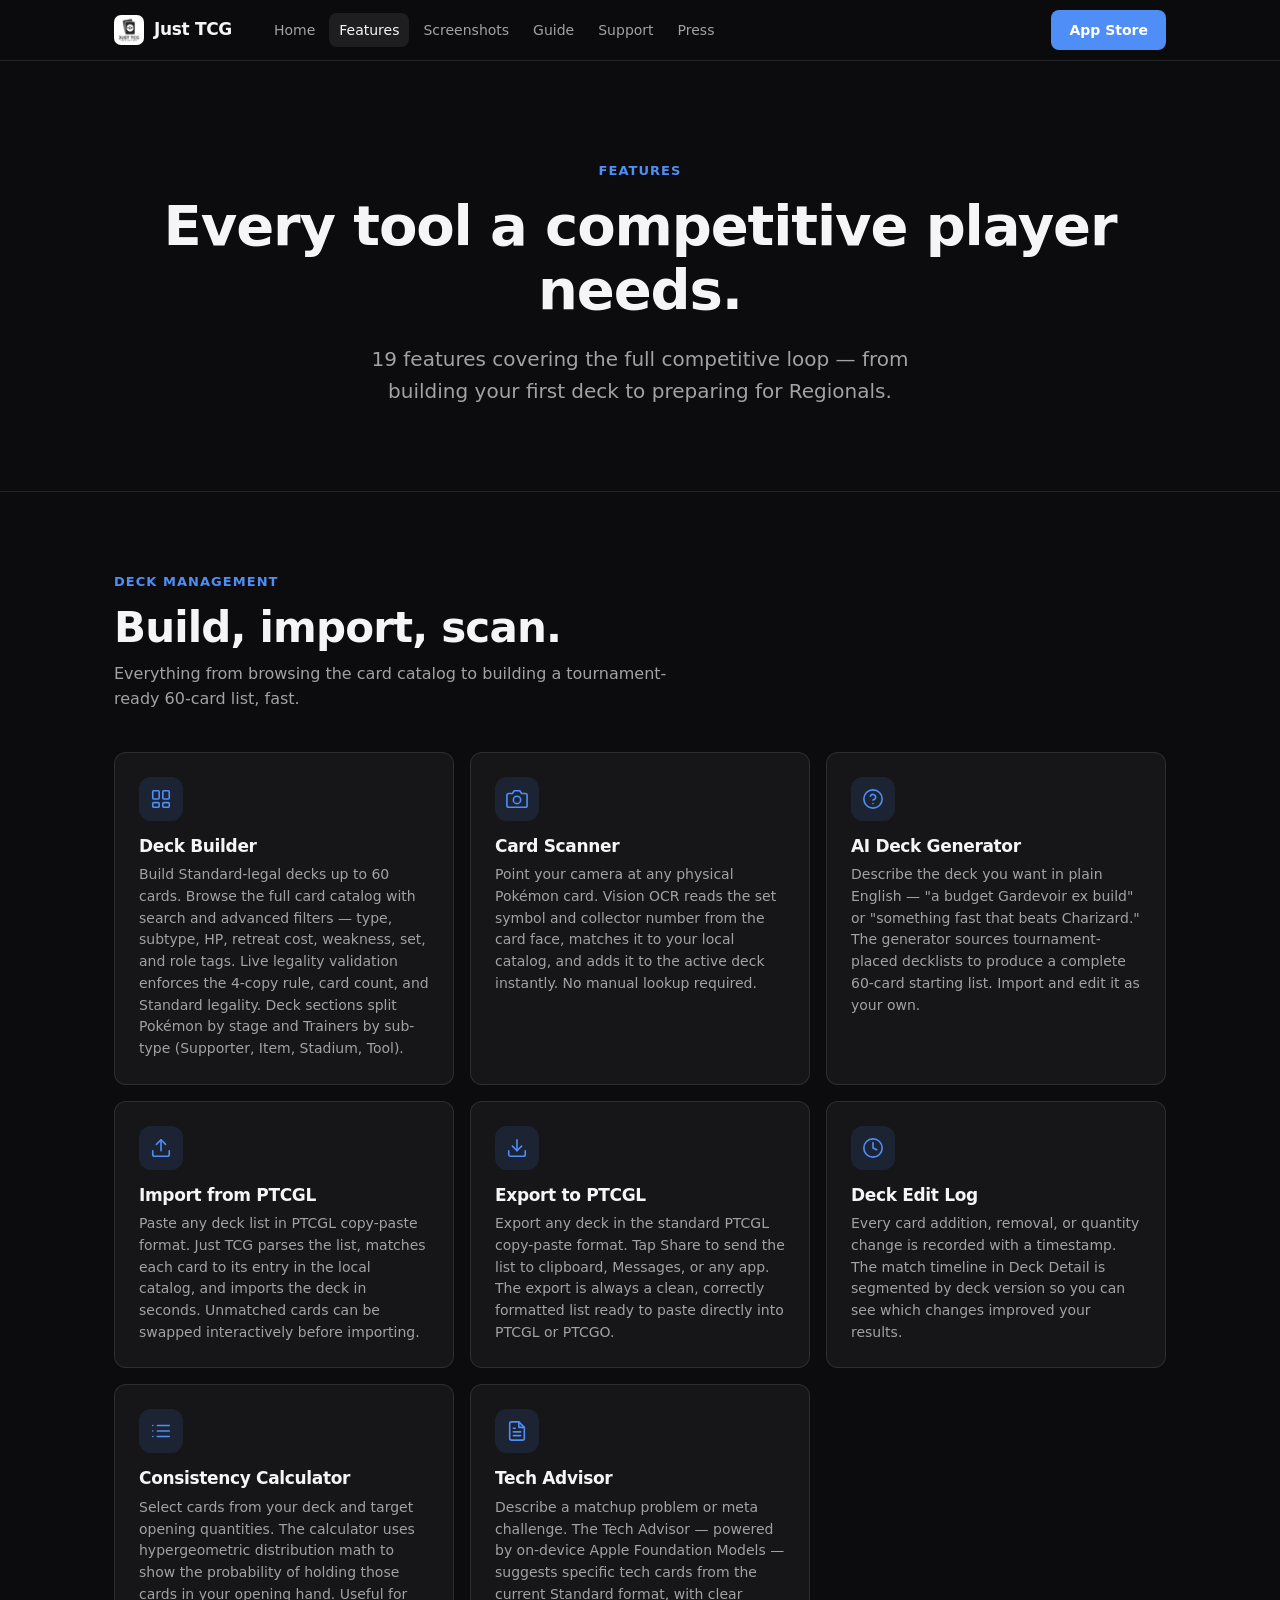
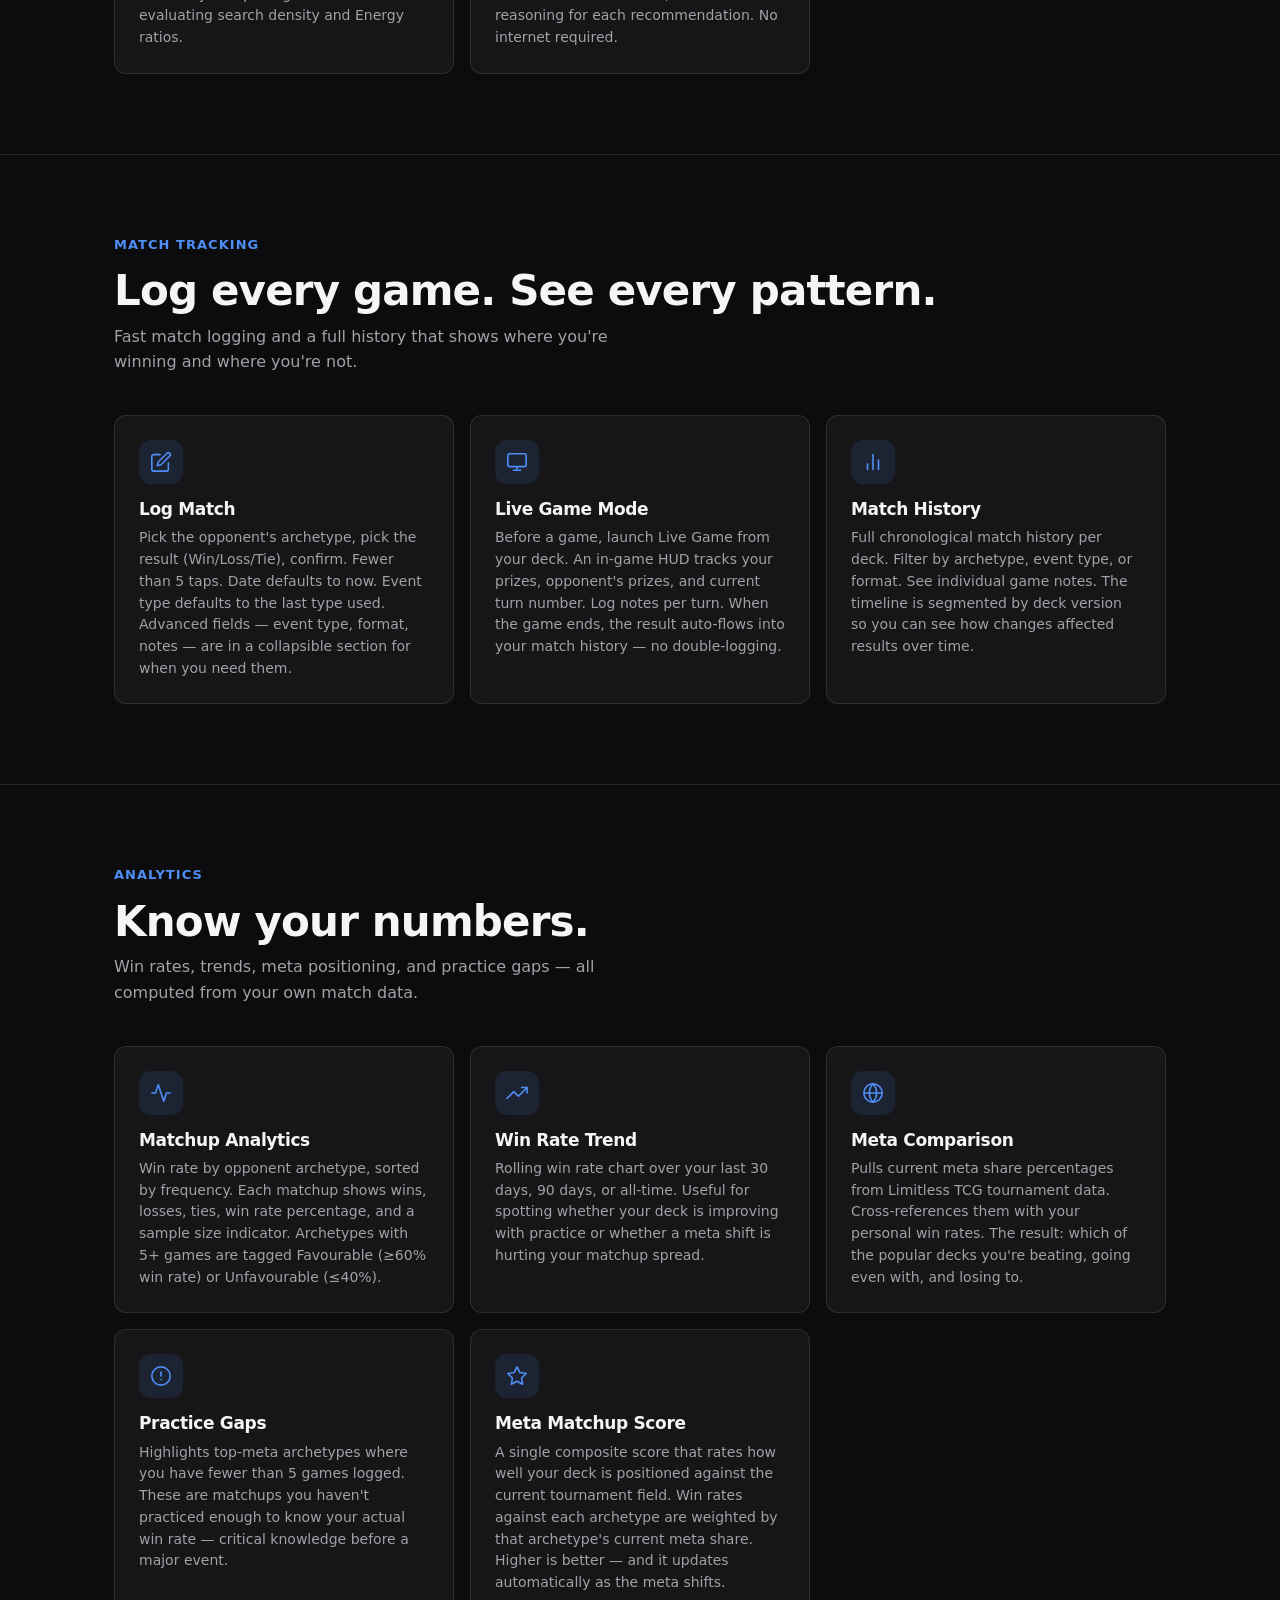
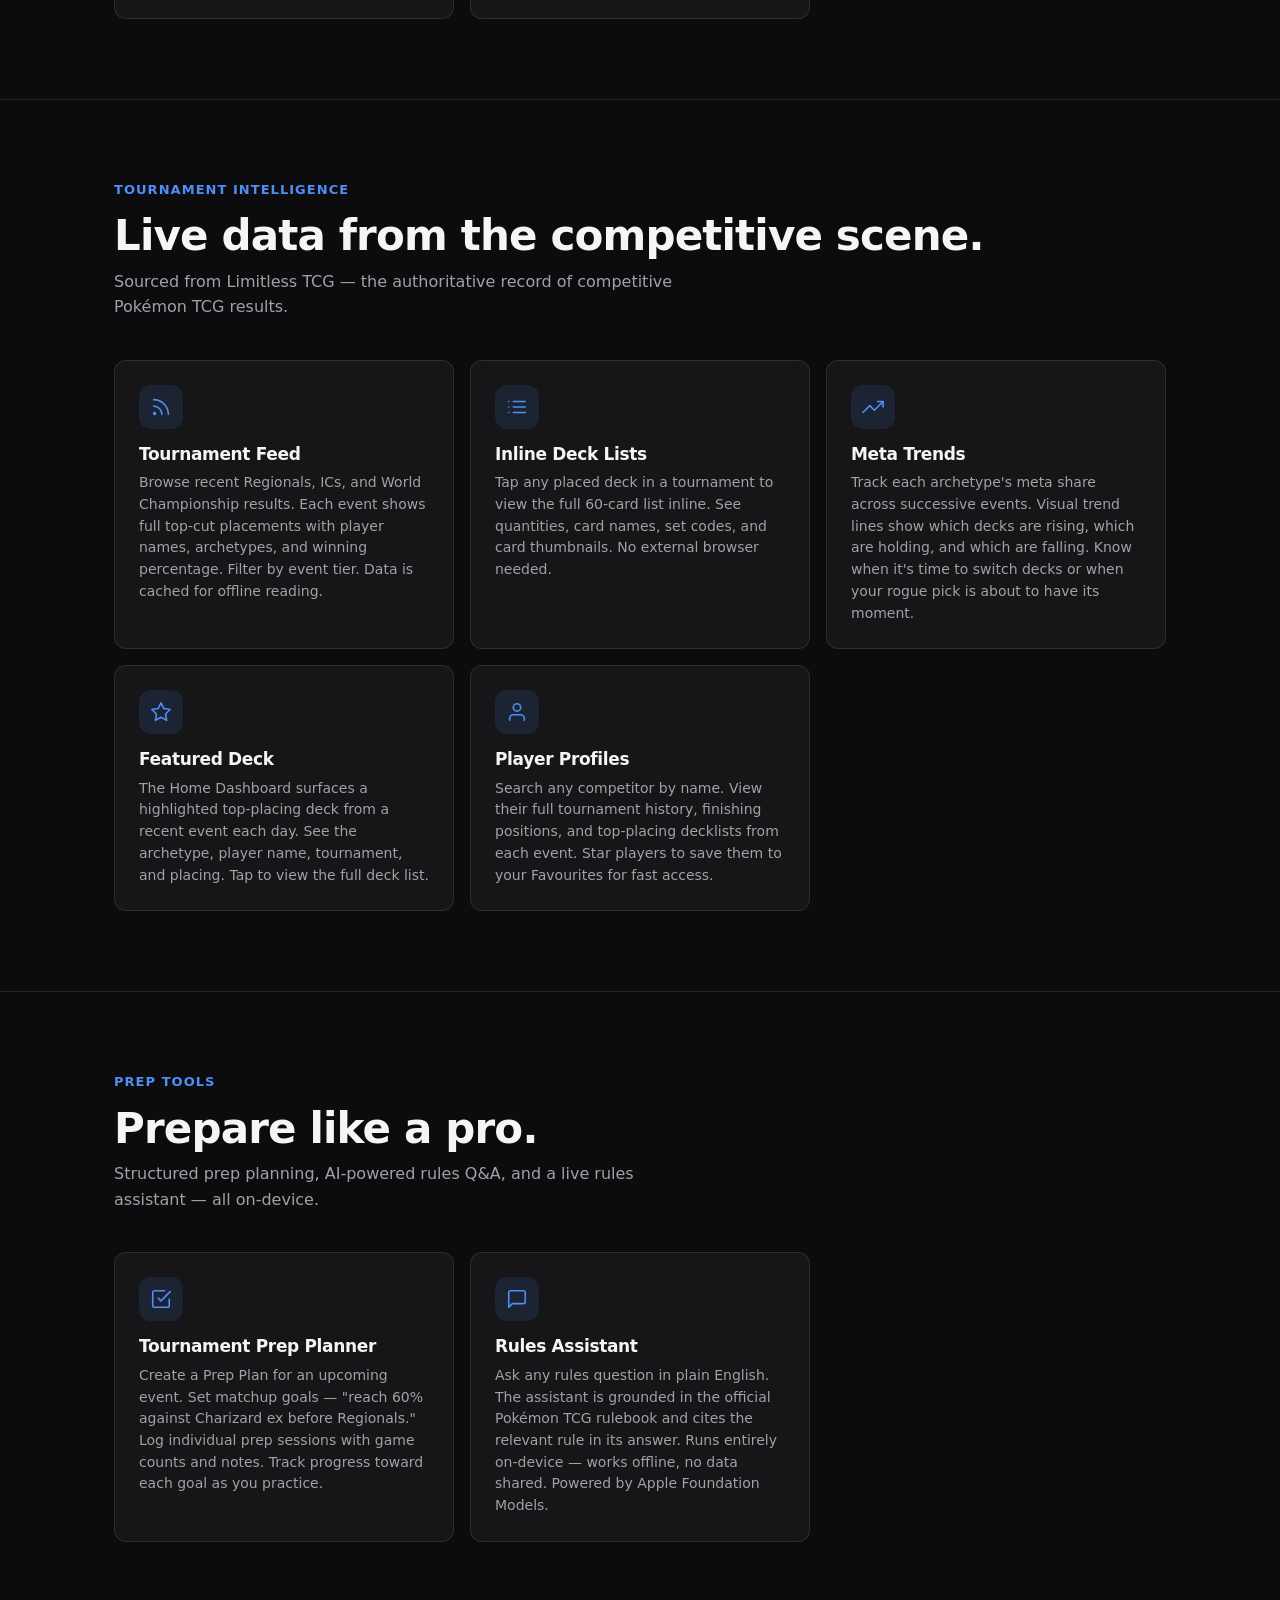
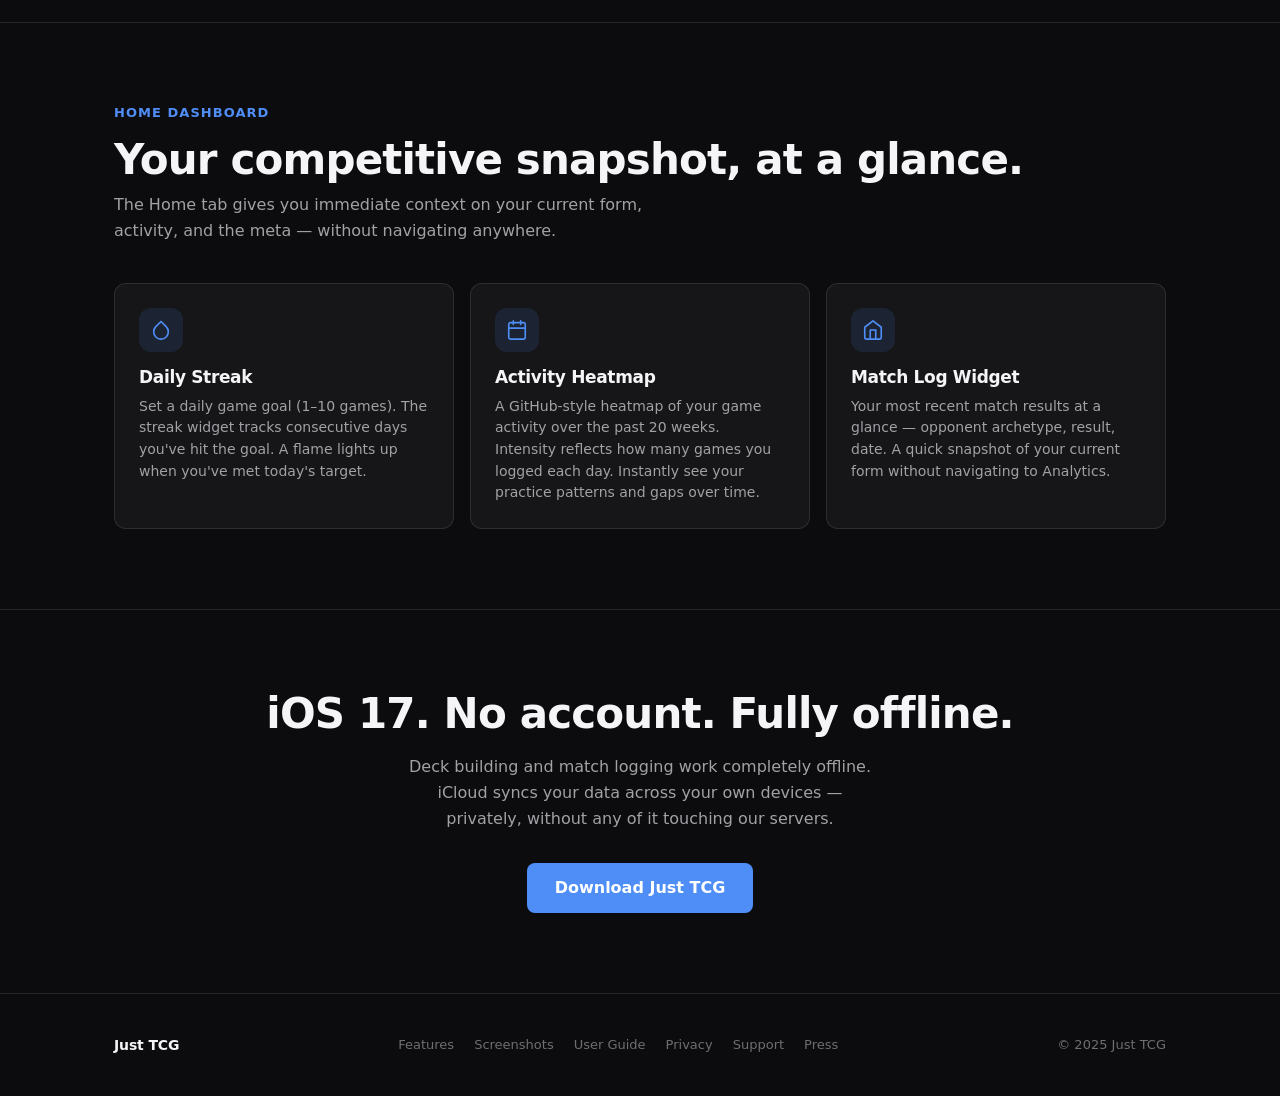
==== docs/features.html @ 02922365 "Fix featured deck card image loading and add /docs website with real screenshots - ArchetypePrimaryC" ====
<!DOCTYPE html>
<html lang="en">
<head>
  <meta charset="UTF-8">
  <meta name="viewport" content="width=device-width, initial-scale=1.0">
  <title>Features — Just TCG</title>
  <meta name="description" content="Deck building, match tracking, analytics, tournament meta, AI tools, and more. Everything in Just TCG.">
  <link rel="icon" type="image/png" href="assets/icon.png">
  <link rel="stylesheet" href="css/style.css">
</head>
<body>

<nav class="nav">
  <div class="nav-inner">
    <a class="nav-logo" href="index.html">
      <img src="assets/icon.png" alt="Just TCG icon">
      Just TCG
    </a>
    <div class="nav-links">
      <a href="index.html">Home</a>
      <a href="features.html" class="active">Features</a>
      <a href="screenshots.html">Screenshots</a>
      <a href="guide.html">Guide</a>
      <a href="support.html">Support</a>
      <a href="press.html">Press</a>
    </div>
    <div class="nav-cta">
      <a href="#" class="btn btn-primary">App Store</a>
    </div>
  </div>
</nav>

<section class="hero" style="padding-bottom:48px;">
  <div class="container">
    <div class="section-label">Features</div>
    <h1 style="font-size:clamp(34px,5vw,56px);">Every tool a competitive player needs.</h1>
    <p class="hero-sub">19 features covering the full competitive loop — from building your first deck to preparing for Regionals.</p>
  </div>
</section>

<div class="divider"></div>

<!-- DECK MANAGEMENT -->
<section>
  <div class="container">
    <div class="section-label">Deck Management</div>
    <h2 style="margin-bottom:8px;">Build, import, scan.</h2>
    <p style="max-width:560px;margin-bottom:40px;">Everything from browsing the card catalog to building a tournament-ready 60-card list, fast.</p>

    <div class="feature-grid">

      <div class="card">
        <div class="feature-icon">
          <svg viewBox="0 0 24 24" fill="none" stroke="var(--accent)" stroke-width="1.75" stroke-linecap="round" stroke-linejoin="round"><rect x="3" y="3" width="7" height="9" rx="1"/><rect x="14" y="3" width="7" height="9" rx="1"/><rect x="3" y="16" width="7" height="5" rx="1"/><rect x="14" y="16" width="7" height="5" rx="1"/></svg>
        </div>
        <h3>Deck Builder</h3>
        <p>Build Standard-legal decks up to 60 cards. Browse the full card catalog with search and advanced filters — type, subtype, HP, retreat cost, weakness, set, and role tags. Live legality validation enforces the 4-copy rule, card count, and Standard legality. Deck sections split Pokémon by stage and Trainers by sub-type (Supporter, Item, Stadium, Tool).</p>
      </div>

      <div class="card">
        <div class="feature-icon">
          <svg viewBox="0 0 24 24" fill="none" stroke="var(--accent)" stroke-width="1.75" stroke-linecap="round" stroke-linejoin="round"><path d="M23 19a2 2 0 0 1-2 2H3a2 2 0 0 1-2-2V8a2 2 0 0 1 2-2h4l2-3h6l2 3h4a2 2 0 0 1 2 2z"/><circle cx="12" cy="13" r="4"/></svg>
        </div>
        <h3>Card Scanner</h3>
        <p>Point your camera at any physical Pokémon card. Vision OCR reads the set symbol and collector number from the card face, matches it to your local catalog, and adds it to the active deck instantly. No manual lookup required.</p>
      </div>

      <div class="card">
        <div class="feature-icon">
          <svg viewBox="0 0 24 24" fill="none" stroke="var(--accent)" stroke-width="1.75" stroke-linecap="round" stroke-linejoin="round"><circle cx="12" cy="12" r="10"/><path d="M9.09 9a3 3 0 0 1 5.83 1c0 2-3 3-3 3"/><line x1="12" y1="17" x2="12.01" y2="17"/></svg>
        </div>
        <h3>AI Deck Generator</h3>
        <p>Describe the deck you want in plain English — "a budget Gardevoir ex build" or "something fast that beats Charizard." The generator sources tournament-placed decklists to produce a complete 60-card starting list. Import and edit it as your own.</p>
      </div>

      <div class="card">
        <div class="feature-icon">
          <svg viewBox="0 0 24 24" fill="none" stroke="var(--accent)" stroke-width="1.75" stroke-linecap="round" stroke-linejoin="round"><path d="M21 15v4a2 2 0 0 1-2 2H5a2 2 0 0 1-2-2v-4"/><polyline points="17 8 12 3 7 8"/><line x1="12" y1="3" x2="12" y2="15"/></svg>
        </div>
        <h3>Import from PTCGL</h3>
        <p>Paste any deck list in PTCGL copy-paste format. Just TCG parses the list, matches each card to its entry in the local catalog, and imports the deck in seconds. Unmatched cards can be swapped interactively before importing.</p>
      </div>

      <div class="card">
        <div class="feature-icon">
          <svg viewBox="0 0 24 24" fill="none" stroke="var(--accent)" stroke-width="1.75" stroke-linecap="round" stroke-linejoin="round"><path d="M21 15v4a2 2 0 0 1-2 2H5a2 2 0 0 1-2-2v-4"/><polyline points="7 10 12 15 17 10"/><line x1="12" y1="15" x2="12" y2="3"/></svg>
        </div>
        <h3>Export to PTCGL</h3>
        <p>Export any deck in the standard PTCGL copy-paste format. Tap Share to send the list to clipboard, Messages, or any app. The export is always a clean, correctly formatted list ready to paste directly into PTCGL or PTCGO.</p>
      </div>

      <div class="card">
        <div class="feature-icon">
          <svg viewBox="0 0 24 24" fill="none" stroke="var(--accent)" stroke-width="1.75" stroke-linecap="round" stroke-linejoin="round"><circle cx="12" cy="12" r="10"/><polyline points="12 6 12 12 16 14"/></svg>
        </div>
        <h3>Deck Edit Log</h3>
        <p>Every card addition, removal, or quantity change is recorded with a timestamp. The match timeline in Deck Detail is segmented by deck version so you can see which changes improved your results.</p>
      </div>

      <div class="card">
        <div class="feature-icon">
          <svg viewBox="0 0 24 24" fill="none" stroke="var(--accent)" stroke-width="1.75" stroke-linecap="round" stroke-linejoin="round"><line x1="8" y1="6" x2="21" y2="6"/><line x1="8" y1="12" x2="21" y2="12"/><line x1="8" y1="18" x2="21" y2="18"/><line x1="3" y1="6" x2="3.01" y2="6"/><line x1="3" y1="12" x2="3.01" y2="12"/><line x1="3" y1="18" x2="3.01" y2="18"/></svg>
        </div>
        <h3>Consistency Calculator</h3>
        <p>Select cards from your deck and target opening quantities. The calculator uses hypergeometric distribution math to show the probability of holding those cards in your opening hand. Useful for evaluating search density and Energy ratios.</p>
      </div>

      <div class="card">
        <div class="feature-icon">
          <svg viewBox="0 0 24 24" fill="none" stroke="var(--accent)" stroke-width="1.75" stroke-linecap="round" stroke-linejoin="round"><path d="M14 2H6a2 2 0 0 0-2 2v16a2 2 0 0 0 2 2h12a2 2 0 0 0 2-2V8z"/><polyline points="14 2 14 8 20 8"/><line x1="16" y1="13" x2="8" y2="13"/><line x1="16" y1="17" x2="8" y2="17"/><polyline points="10 9 9 9 8 9"/></svg>
        </div>
        <h3>Tech Advisor</h3>
        <p>Describe a matchup problem or meta challenge. The Tech Advisor — powered by on-device Apple Foundation Models — suggests specific tech cards from the current Standard format, with clear reasoning for each recommendation. No internet required.</p>
      </div>

    </div>
  </div>
</section>

<div class="divider"></div>

<!-- MATCH TRACKING -->
<section>
  <div class="container">
    <div class="section-label">Match Tracking</div>
    <h2 style="margin-bottom:8px;">Log every game. See every pattern.</h2>
    <p style="max-width:560px;margin-bottom:40px;">Fast match logging and a full history that shows where you're winning and where you're not.</p>

    <div class="feature-grid">

      <div class="card">
        <div class="feature-icon">
          <svg viewBox="0 0 24 24" fill="none" stroke="var(--accent)" stroke-width="1.75" stroke-linecap="round" stroke-linejoin="round"><path d="M11 4H4a2 2 0 0 0-2 2v14a2 2 0 0 0 2 2h14a2 2 0 0 0 2-2v-7"/><path d="M18.5 2.5a2.121 2.121 0 0 1 3 3L12 15l-4 1 1-4 9.5-9.5z"/></svg>
        </div>
        <h3>Log Match</h3>
        <p>Pick the opponent's archetype, pick the result (Win/Loss/Tie), confirm. Fewer than 5 taps. Date defaults to now. Event type defaults to the last type used. Advanced fields — event type, format, notes — are in a collapsible section for when you need them.</p>
      </div>

      <div class="card">
        <div class="feature-icon">
          <svg viewBox="0 0 24 24" fill="none" stroke="var(--accent)" stroke-width="1.75" stroke-linecap="round" stroke-linejoin="round"><rect x="2" y="3" width="20" height="14" rx="2"/><line x1="8" y1="21" x2="16" y2="21"/><line x1="12" y1="17" x2="12" y2="21"/></svg>
        </div>
        <h3>Live Game Mode</h3>
        <p>Before a game, launch Live Game from your deck. An in-game HUD tracks your prizes, opponent's prizes, and current turn number. Log notes per turn. When the game ends, the result auto-flows into your match history — no double-logging.</p>
      </div>

      <div class="card">
        <div class="feature-icon">
          <svg viewBox="0 0 24 24" fill="none" stroke="var(--accent)" stroke-width="1.75" stroke-linecap="round" stroke-linejoin="round"><path d="M18 20V10"/><path d="M12 20V4"/><path d="M6 20v-6"/></svg>
        </div>
        <h3>Match History</h3>
        <p>Full chronological match history per deck. Filter by archetype, event type, or format. See individual game notes. The timeline is segmented by deck version so you can see how changes affected results over time.</p>
      </div>

    </div>
  </div>
</section>

<div class="divider"></div>

<!-- ANALYTICS -->
<section>
  <div class="container">
    <div class="section-label">Analytics</div>
    <h2 style="margin-bottom:8px;">Know your numbers.</h2>
    <p style="max-width:560px;margin-bottom:40px;">Win rates, trends, meta positioning, and practice gaps — all computed from your own match data.</p>

    <div class="feature-grid">

      <div class="card">
        <div class="feature-icon">
          <svg viewBox="0 0 24 24" fill="none" stroke="var(--accent)" stroke-width="1.75" stroke-linecap="round" stroke-linejoin="round"><polyline points="22 12 18 12 15 21 9 3 6 12 2 12"/></svg>
        </div>
        <h3>Matchup Analytics</h3>
        <p>Win rate by opponent archetype, sorted by frequency. Each matchup shows wins, losses, ties, win rate percentage, and a sample size indicator. Archetypes with 5+ games are tagged Favourable (≥60% win rate) or Unfavourable (≤40%).</p>
      </div>

      <div class="card">
        <div class="feature-icon">
          <svg viewBox="0 0 24 24" fill="none" stroke="var(--accent)" stroke-width="1.75" stroke-linecap="round" stroke-linejoin="round"><polyline points="23 6 13.5 15.5 8.5 10.5 1 18"/><polyline points="17 6 23 6 23 12"/></svg>
        </div>
        <h3>Win Rate Trend</h3>
        <p>Rolling win rate chart over your last 30 days, 90 days, or all-time. Useful for spotting whether your deck is improving with practice or whether a meta shift is hurting your matchup spread.</p>
      </div>

      <div class="card">
        <div class="feature-icon">
          <svg viewBox="0 0 24 24" fill="none" stroke="var(--accent)" stroke-width="1.75" stroke-linecap="round" stroke-linejoin="round"><circle cx="12" cy="12" r="10"/><line x1="2" y1="12" x2="22" y2="12"/><path d="M12 2a15.3 15.3 0 0 1 4 10 15.3 15.3 0 0 1-4 10 15.3 15.3 0 0 1-4-10 15.3 15.3 0 0 1 4-10z"/></svg>
        </div>
        <h3>Meta Comparison</h3>
        <p>Pulls current meta share percentages from Limitless TCG tournament data. Cross-references them with your personal win rates. The result: which of the popular decks you're beating, going even with, and losing to.</p>
      </div>

      <div class="card">
        <div class="feature-icon">
          <svg viewBox="0 0 24 24" fill="none" stroke="var(--accent)" stroke-width="1.75" stroke-linecap="round" stroke-linejoin="round"><circle cx="12" cy="12" r="10"/><line x1="12" y1="8" x2="12" y2="12"/><line x1="12" y1="16" x2="12.01" y2="16"/></svg>
        </div>
        <h3>Practice Gaps</h3>
        <p>Highlights top-meta archetypes where you have fewer than 5 games logged. These are matchups you haven't practiced enough to know your actual win rate — critical knowledge before a major event.</p>
      </div>

      <div class="card">
        <div class="feature-icon">
          <svg viewBox="0 0 24 24" fill="none" stroke="var(--accent)" stroke-width="1.75" stroke-linecap="round" stroke-linejoin="round"><polygon points="12 2 15.09 8.26 22 9.27 17 14.14 18.18 21.02 12 17.77 5.82 21.02 7 14.14 2 9.27 8.91 8.26 12 2"/></svg>
        </div>
        <h3>Meta Matchup Score</h3>
        <p>A single composite score that rates how well your deck is positioned against the current tournament field. Win rates against each archetype are weighted by that archetype's current meta share. Higher is better — and it updates automatically as the meta shifts.</p>
      </div>

    </div>
  </div>
</section>

<div class="divider"></div>

<!-- TOURNAMENT INTELLIGENCE -->
<section>
  <div class="container">
    <div class="section-label">Tournament Intelligence</div>
    <h2 style="margin-bottom:8px;">Live data from the competitive scene.</h2>
    <p style="max-width:560px;margin-bottom:40px;">Sourced from Limitless TCG — the authoritative record of competitive Pokémon TCG results.</p>

    <div class="feature-grid">

      <div class="card">
        <div class="feature-icon">
          <svg viewBox="0 0 24 24" fill="none" stroke="var(--accent)" stroke-width="1.75" stroke-linecap="round" stroke-linejoin="round"><path d="M4 11a9 9 0 0 1 9 9"/><path d="M4 4a16 16 0 0 1 16 16"/><circle cx="5" cy="19" r="1"/></svg>
        </div>
        <h3>Tournament Feed</h3>
        <p>Browse recent Regionals, ICs, and World Championship results. Each event shows full top-cut placements with player names, archetypes, and winning percentage. Filter by event tier. Data is cached for offline reading.</p>
      </div>

      <div class="card">
        <div class="feature-icon">
          <svg viewBox="0 0 24 24" fill="none" stroke="var(--accent)" stroke-width="1.75" stroke-linecap="round" stroke-linejoin="round"><line x1="8" y1="6" x2="21" y2="6"/><line x1="8" y1="12" x2="21" y2="12"/><line x1="8" y1="18" x2="21" y2="18"/><line x1="3" y1="6" x2="3.01" y2="6"/><line x1="3" y1="12" x2="3.01" y2="12"/><line x1="3" y1="18" x2="3.01" y2="18"/></svg>
        </div>
        <h3>Inline Deck Lists</h3>
        <p>Tap any placed deck in a tournament to view the full 60-card list inline. See quantities, card names, set codes, and card thumbnails. No external browser needed.</p>
      </div>

      <div class="card">
        <div class="feature-icon">
          <svg viewBox="0 0 24 24" fill="none" stroke="var(--accent)" stroke-width="1.75" stroke-linecap="round" stroke-linejoin="round"><polyline points="23 6 13.5 15.5 8.5 10.5 1 18"/><polyline points="17 6 23 6 23 12"/></svg>
        </div>
        <h3>Meta Trends</h3>
        <p>Track each archetype's meta share across successive events. Visual trend lines show which decks are rising, which are holding, and which are falling. Know when it's time to switch decks or when your rogue pick is about to have its moment.</p>
      </div>

      <div class="card">
        <div class="feature-icon">
          <svg viewBox="0 0 24 24" fill="none" stroke="var(--accent)" stroke-width="1.75" stroke-linecap="round" stroke-linejoin="round"><polygon points="12 2 15.09 8.26 22 9.27 17 14.14 18.18 21.02 12 17.77 5.82 21.02 7 14.14 2 9.27 8.91 8.26 12 2"/></svg>
        </div>
        <h3>Featured Deck</h3>
        <p>The Home Dashboard surfaces a highlighted top-placing deck from a recent event each day. See the archetype, player name, tournament, and placing. Tap to view the full deck list.</p>
      </div>

      <div class="card">
        <div class="feature-icon">
          <svg viewBox="0 0 24 24" fill="none" stroke="var(--accent)" stroke-width="1.75" stroke-linecap="round" stroke-linejoin="round"><path d="M20 21v-2a4 4 0 0 0-4-4H8a4 4 0 0 0-4 4v2"/><circle cx="12" cy="7" r="4"/></svg>
        </div>
        <h3>Player Profiles</h3>
        <p>Search any competitor by name. View their full tournament history, finishing positions, and top-placing decklists from each event. Star players to save them to your Favourites for fast access.</p>
      </div>

    </div>
  </div>
</section>

<div class="divider"></div>

<!-- PREP & AI -->
<section>
  <div class="container">
    <div class="section-label">Prep Tools</div>
    <h2 style="margin-bottom:8px;">Prepare like a pro.</h2>
    <p style="max-width:560px;margin-bottom:40px;">Structured prep planning, AI-powered rules Q&A, and a live rules assistant — all on-device.</p>

    <div class="feature-grid">

      <div class="card">
        <div class="feature-icon">
          <svg viewBox="0 0 24 24" fill="none" stroke="var(--accent)" stroke-width="1.75" stroke-linecap="round" stroke-linejoin="round"><path d="M9 11l3 3L22 4"/><path d="M21 12v7a2 2 0 0 1-2 2H5a2 2 0 0 1-2-2V5a2 2 0 0 1 2-2h11"/></svg>
        </div>
        <h3>Tournament Prep Planner</h3>
        <p>Create a Prep Plan for an upcoming event. Set matchup goals — "reach 60% against Charizard ex before Regionals." Log individual prep sessions with game counts and notes. Track progress toward each goal as you practice.</p>
      </div>

      <div class="card">
        <div class="feature-icon">
          <svg viewBox="0 0 24 24" fill="none" stroke="var(--accent)" stroke-width="1.75" stroke-linecap="round" stroke-linejoin="round"><path d="M21 15a2 2 0 0 1-2 2H7l-4 4V5a2 2 0 0 1 2-2h14a2 2 0 0 1 2 2z"/></svg>
        </div>
        <h3>Rules Assistant</h3>
        <p>Ask any rules question in plain English. The assistant is grounded in the official Pokémon TCG rulebook and cites the relevant rule in its answer. Runs entirely on-device — works offline, no data shared. Powered by Apple Foundation Models.</p>
      </div>

    </div>
  </div>
</section>

<div class="divider"></div>

<!-- HOME -->
<section>
  <div class="container">
    <div class="section-label">Home Dashboard</div>
    <h2 style="margin-bottom:8px;">Your competitive snapshot, at a glance.</h2>
    <p style="max-width:560px;margin-bottom:40px;">The Home tab gives you immediate context on your current form, activity, and the meta — without navigating anywhere.</p>

    <div class="feature-grid">

      <div class="card">
        <div class="feature-icon">
          <svg viewBox="0 0 24 24" fill="none" stroke="var(--accent)" stroke-width="1.75" stroke-linecap="round" stroke-linejoin="round"><path d="M12 2.69l5.66 5.66a8 8 0 1 1-11.31 0z"/></svg>
        </div>
        <h3>Daily Streak</h3>
        <p>Set a daily game goal (1–10 games). The streak widget tracks consecutive days you've hit the goal. A flame lights up when you've met today's target.</p>
      </div>

      <div class="card">
        <div class="feature-icon">
          <svg viewBox="0 0 24 24" fill="none" stroke="var(--accent)" stroke-width="1.75" stroke-linecap="round" stroke-linejoin="round"><rect x="3" y="4" width="18" height="18" rx="2"/><line x1="16" y1="2" x2="16" y2="6"/><line x1="8" y1="2" x2="8" y2="6"/><line x1="3" y1="10" x2="21" y2="10"/></svg>
        </div>
        <h3>Activity Heatmap</h3>
        <p>A GitHub-style heatmap of your game activity over the past 20 weeks. Intensity reflects how many games you logged each day. Instantly see your practice patterns and gaps over time.</p>
      </div>

      <div class="card">
        <div class="feature-icon">
          <svg viewBox="0 0 24 24" fill="none" stroke="var(--accent)" stroke-width="1.75" stroke-linecap="round" stroke-linejoin="round"><path d="M3 9l9-7 9 7v11a2 2 0 0 1-2 2H5a2 2 0 0 1-2-2z"/><polyline points="9 22 9 12 15 12 15 22"/></svg>
        </div>
        <h3>Match Log Widget</h3>
        <p>Your most recent match results at a glance — opponent archetype, result, date. A quick snapshot of your current form without navigating to Analytics.</p>
      </div>

    </div>
  </div>
</section>

<div class="divider"></div>

<section>
  <div class="container text-center">
    <h2 style="margin-bottom:16px;">iOS 17. No account. Fully offline.</h2>
    <p style="max-width:480px;margin:0 auto 32px;">Deck building and match logging work completely offline. iCloud syncs your data across your own devices — privately, without any of it touching our servers.</p>
    <a href="#" class="btn btn-primary" style="font-size:16px;padding:12px 28px;">Download Just TCG</a>
  </div>
</section>

<footer>
  <div class="footer-inner">
    <div class="footer-logo">Just TCG</div>
    <div class="footer-links">
      <a href="features.html">Features</a>
      <a href="screenshots.html">Screenshots</a>
      <a href="guide.html">User Guide</a>
      <a href="privacy.html">Privacy</a>
      <a href="support.html">Support</a>
      <a href="press.html">Press</a>
    </div>
    <div class="footer-copy">© 2025 Just TCG</div>
  </div>
</footer>

</body>
</html>
---- docs/css/style.css ----
:root {
  --bg: #0C0C0E;
  --surface: #161618;
  --surface-2: #1E1E20;
  --border: rgba(255, 255, 255, 0.10);
  --accent: #4F8EF7;
  --accent-dark: #3A7BEB;
  --text: #F5F5F7;
  --text-secondary: #A1A1A6;
  --text-tertiary: #6E6E73;
  --success: #34C759;
  --warning: #FF9F0A;
  --danger: #FF3B30;
  --radius: 12px;
  --radius-sm: 8px;
  --radius-lg: 20px;
  --max-width: 1100px;
}

*, *::before, *::after { box-sizing: border-box; margin: 0; padding: 0; }

html { scroll-behavior: smooth; }

body {
  background: var(--bg);
  color: var(--text);
  font-family: -apple-system, BlinkMacSystemFont, 'SF Pro Display', 'Segoe UI', system-ui, sans-serif;
  font-size: 16px;
  line-height: 1.6;
  -webkit-font-smoothing: antialiased;
}

a { color: var(--accent); text-decoration: none; }
a:hover { color: var(--text); }

img { max-width: 100%; display: block; }

/* ── NAV ── */

.nav {
  position: sticky;
  top: 0;
  z-index: 100;
  background: rgba(12, 12, 14, 0.85);
  backdrop-filter: blur(20px);
  -webkit-backdrop-filter: blur(20px);
  border-bottom: 1px solid var(--border);
}

.nav-inner {
  max-width: var(--max-width);
  margin: 0 auto;
  padding: 0 24px;
  height: 60px;
  display: flex;
  align-items: center;
  gap: 32px;
}

.nav-logo {
  display: flex;
  align-items: center;
  gap: 10px;
  color: var(--text);
  font-weight: 700;
  font-size: 17px;
  letter-spacing: -0.02em;
  flex-shrink: 0;
}

.nav-logo img {
  width: 30px;
  height: 30px;
  border-radius: 7px;
}

.nav-links {
  display: flex;
  gap: 4px;
  flex: 1;
}

.nav-links a {
  color: var(--text-secondary);
  font-size: 14px;
  font-weight: 500;
  padding: 6px 10px;
  border-radius: var(--radius-sm);
  transition: color 0.15s, background 0.15s;
}

.nav-links a:hover, .nav-links a.active {
  color: var(--text);
  background: var(--surface-2);
}

.nav-cta {
  margin-left: auto;
}

.btn {
  display: inline-flex;
  align-items: center;
  gap: 8px;
  padding: 9px 18px;
  border-radius: var(--radius-sm);
  font-size: 14px;
  font-weight: 600;
  cursor: pointer;
  border: none;
  transition: opacity 0.15s, transform 0.1s;
  text-decoration: none;
}

.btn:hover { opacity: 0.85; }
.btn:active { transform: scale(0.98); }

.btn-primary {
  background: var(--accent);
  color: #fff;
}

.btn-secondary {
  background: var(--surface-2);
  color: var(--text);
  border: 1px solid var(--border);
}

/* ── LAYOUT ── */

.container {
  max-width: var(--max-width);
  margin: 0 auto;
  padding: 0 24px;
}

section { padding: 80px 0; }

.section-label {
  font-size: 13px;
  font-weight: 600;
  letter-spacing: 0.08em;
  text-transform: uppercase;
  color: var(--accent);
  margin-bottom: 12px;
}

h1, h2, h3, h4 {
  line-height: 1.15;
  letter-spacing: -0.02em;
  color: var(--text);
}

h1 { font-size: clamp(40px, 6vw, 64px); font-weight: 700; }
h2 { font-size: clamp(28px, 4vw, 42px); font-weight: 700; }
h3 { font-size: 22px; font-weight: 600; }
h4 { font-size: 17px; font-weight: 600; }

p { color: var(--text-secondary); }
p + p { margin-top: 12px; }

.text-center { text-align: center; }

/* ── HERO ── */

.hero {
  padding: 100px 0 80px;
  text-align: center;
}

.hero-badge {
  display: inline-flex;
  align-items: center;
  gap: 6px;
  padding: 5px 12px;
  border-radius: 999px;
  border: 1px solid var(--border);
  background: var(--surface);
  font-size: 13px;
  color: var(--text-secondary);
  margin-bottom: 28px;
}

.hero h1 { margin-bottom: 20px; }

.hero-sub {
  font-size: 20px;
  color: var(--text-secondary);
  max-width: 540px;
  margin: 0 auto 36px;
}

.hero-actions {
  display: flex;
  gap: 12px;
  justify-content: center;
  flex-wrap: wrap;
}

/* ── PHONE MOCKUP ── */

.phone-wrap {
  display: flex;
  justify-content: center;
  margin: 64px auto 0;
  gap: 20px;
  flex-wrap: wrap;
}

.phone {
  width: 220px;
  height: 440px;
  background: var(--surface);
  border: 1.5px solid var(--border);
  border-radius: 36px;
  overflow: hidden;
  position: relative;
  flex-shrink: 0;
  box-shadow: 0 30px 80px rgba(0,0,0,0.6), 0 0 0 1px rgba(255,255,255,0.05);
}

.phone-screenshot {
  width: 200px;
  flex-shrink: 0;
  border-radius: 36px;
  overflow: hidden;
  border: 1.5px solid rgba(255,255,255,0.08);
  box-shadow: 0 30px 80px rgba(0,0,0,0.6), 0 0 0 1px rgba(255,255,255,0.05);
  align-self: center;
  transform: scale(0.88) translateY(20px);
  opacity: 0.7;
  transition: transform 0.2s, opacity 0.2s;
}

.phone-screenshot--center {
  transform: scale(1);
  opacity: 1;
  z-index: 1;
}

.phone-screenshot img {
  display: block;
  width: 100%;
  height: auto;
}

.phone-notch {
  position: absolute;
  top: 0;
  left: 50%;
  transform: translateX(-50%);
  width: 100px;
  height: 28px;
  background: var(--bg);
  border-radius: 0 0 16px 16px;
  z-index: 2;
}

.phone-screen {
  position: absolute;
  inset: 0;
  padding: 36px 0 0;
  display: flex;
  flex-direction: column;
}

.phone-screen-header {
  padding: 8px 16px 4px;
  font-size: 18px;
  font-weight: 700;
  letter-spacing: -0.02em;
  color: var(--text);
  flex-shrink: 0;
}

.phone-screen-content {
  flex: 1;
  overflow: hidden;
  padding: 8px 12px;
  display: flex;
  flex-direction: column;
  gap: 6px;
}

.mock-card {
  background: var(--surface-2);
  border-radius: 10px;
  padding: 10px 12px;
  border: 1px solid var(--border);
}

.mock-card-title {
  font-size: 11px;
  font-weight: 600;
  color: var(--text);
  margin-bottom: 4px;
}

.mock-card-sub {
  font-size: 10px;
  color: var(--text-secondary);
}

.mock-stat {
  display: flex;
  justify-content: space-between;
  align-items: center;
  padding: 6px 0;
  border-bottom: 1px solid var(--border);
  font-size: 10px;
}

.mock-stat:last-child { border-bottom: none; }

.mock-stat-label { color: var(--text-secondary); }

.mock-stat-win { color: var(--success); font-weight: 600; }
.mock-stat-loss { color: var(--danger); font-weight: 600; }

.mock-bar {
  height: 4px;
  background: var(--border);
  border-radius: 2px;
  margin-top: 4px;
  overflow: hidden;
}

.mock-bar-fill {
  height: 100%;
  background: var(--accent);
  border-radius: 2px;
}

.phone-tab-bar {
  height: 54px;
  background: var(--surface);
  border-top: 1px solid var(--border);
  display: flex;
  align-items: center;
  justify-content: space-around;
  padding: 0 8px;
  flex-shrink: 0;
}

.tab-icon {
  width: 22px;
  height: 22px;
  border-radius: 4px;
  background: var(--border);
  position: relative;
}

.tab-icon.active { background: var(--accent); }

/* ── CARDS / GRIDS ── */

.card {
  background: var(--surface);
  border: 1px solid var(--border);
  border-radius: var(--radius);
  padding: 24px;
  transition: border-color 0.2s, background 0.2s;
}

.card:hover {
  border-color: rgba(79, 142, 247, 0.3);
  background: var(--surface-2);
}

.feature-grid {
  display: grid;
  grid-template-columns: repeat(auto-fill, minmax(280px, 1fr));
  gap: 16px;
}

.feature-icon {
  width: 44px;
  height: 44px;
  border-radius: 12px;
  background: rgba(79, 142, 247, 0.12);
  display: flex;
  align-items: center;
  justify-content: center;
  font-size: 20px;
  margin-bottom: 16px;
  flex-shrink: 0;
}

.feature-icon svg {
  width: 22px;
  height: 22px;
  stroke: var(--accent);
  fill: none;
  stroke-width: 1.75;
  stroke-linecap: round;
  stroke-linejoin: round;
}

.card h3 { margin-bottom: 8px; font-size: 17px; }
.card p { font-size: 14px; line-height: 1.55; }

/* ── STATS ROW ── */

.stats-row {
  display: grid;
  grid-template-columns: repeat(auto-fit, minmax(160px, 1fr));
  gap: 1px;
  background: var(--border);
  border: 1px solid var(--border);
  border-radius: var(--radius);
  overflow: hidden;
}

.stat-item {
  background: var(--surface);
  padding: 28px 24px;
  text-align: center;
}

.stat-num {
  font-size: 36px;
  font-weight: 700;
  letter-spacing: -0.03em;
  color: var(--text);
  line-height: 1;
}

.stat-label {
  font-size: 13px;
  color: var(--text-secondary);
  margin-top: 6px;
}

/* ── DIVIDER ── */

.divider {
  height: 1px;
  background: var(--border);
  margin: 0;
}

/* ── PILL TAGS ── */

.tag {
  display: inline-flex;
  align-items: center;
  padding: 3px 10px;
  border-radius: 999px;
  font-size: 12px;
  font-weight: 500;
  background: var(--surface-2);
  color: var(--text-secondary);
  border: 1px solid var(--border);
}

.tag-accent {
  background: rgba(79, 142, 247, 0.15);
  color: var(--accent);
  border-color: rgba(79, 142, 247, 0.25);
}

/* ── PROSE (privacy/guide pages) ── */

.prose {
  max-width: 720px;
}

.prose h2 { font-size: 26px; margin: 48px 0 16px; }
.prose h3 { font-size: 19px; margin: 32px 0 10px; }
.prose p { color: var(--text-secondary); margin-bottom: 14px; }
.prose ul, .prose ol { color: var(--text-secondary); padding-left: 20px; margin-bottom: 14px; }
.prose li { margin-bottom: 6px; }
.prose strong { color: var(--text); font-weight: 600; }
.prose a { color: var(--accent); }

/* ── ACCORDION (support) ── */

.accordion { border: 1px solid var(--border); border-radius: var(--radius); overflow: hidden; }

.accordion-item { border-bottom: 1px solid var(--border); }
.accordion-item:last-child { border-bottom: none; }

.accordion-header {
  width: 100%;
  background: var(--surface);
  border: none;
  padding: 18px 20px;
  text-align: left;
  cursor: pointer;
  display: flex;
  justify-content: space-between;
  align-items: center;
  gap: 12px;
  font-size: 15px;
  font-weight: 500;
  color: var(--text);
  transition: background 0.15s;
}

.accordion-header:hover { background: var(--surface-2); }

.accordion-header .chevron {
  width: 16px;
  height: 16px;
  stroke: var(--text-secondary);
  fill: none;
  stroke-width: 2;
  flex-shrink: 0;
  transition: transform 0.2s;
}

.accordion-item.open .chevron { transform: rotate(180deg); }

.accordion-body {
  display: none;
  padding: 0 20px 18px;
  background: var(--surface);
}

.accordion-body p { font-size: 14px; line-height: 1.6; }

.accordion-item.open .accordion-body { display: block; }

/* ── SCREENSHOT GALLERY ── */

.screenshot-grid {
  display: grid;
  grid-template-columns: repeat(auto-fill, minmax(200px, 1fr));
  gap: 24px;
}

.screenshot-item { text-align: center; }

.screenshot-item .phone { margin: 0 auto; }

.screenshot-caption {
  margin-top: 12px;
  font-size: 13px;
  color: var(--text-secondary);
  font-weight: 500;
}

/* ── PRESS ── */

.press-asset {
  display: flex;
  align-items: center;
  gap: 16px;
  padding: 16px;
  background: var(--surface);
  border: 1px solid var(--border);
  border-radius: var(--radius);
}

.press-asset-preview {
  width: 60px;
  height: 60px;
  border-radius: 14px;
  overflow: hidden;
  flex-shrink: 0;
  background: var(--surface-2);
  display: flex;
  align-items: center;
  justify-content: center;
}

/* ── GUIDE ── */

.guide-nav {
  position: sticky;
  top: 60px;
  width: 220px;
  flex-shrink: 0;
  align-self: flex-start;
  padding: 24px 0;
}

.guide-nav a {
  display: block;
  padding: 7px 12px;
  border-radius: var(--radius-sm);
  font-size: 14px;
  color: var(--text-secondary);
  font-weight: 500;
  transition: background 0.15s, color 0.15s;
}

.guide-nav a:hover, .guide-nav a.active {
  background: var(--surface-2);
  color: var(--text);
}

.guide-layout {
  display: flex;
  gap: 48px;
  align-items: flex-start;
}

.guide-content { flex: 1; min-width: 0; }

/* ── FOOTER ── */

footer {
  border-top: 1px solid var(--border);
  padding: 40px 0;
}

.footer-inner {
  max-width: var(--max-width);
  margin: 0 auto;
  padding: 0 24px;
  display: flex;
  gap: 24px;
  align-items: center;
  justify-content: space-between;
  flex-wrap: wrap;
}

.footer-logo {
  font-size: 14px;
  font-weight: 700;
  color: var(--text);
  letter-spacing: -0.01em;
}

.footer-links {
  display: flex;
  gap: 20px;
  flex-wrap: wrap;
}

.footer-links a {
  font-size: 13px;
  color: var(--text-tertiary);
  transition: color 0.15s;
}

.footer-links a:hover { color: var(--text); }

.footer-copy {
  font-size: 13px;
  color: var(--text-tertiary);
}

/* ── RESPONSIVE ── */

@media (max-width: 768px) {
  section { padding: 60px 0; }

  .nav-links { display: none; }

  .guide-layout { flex-direction: column; }
  .guide-nav { position: static; width: 100%; padding: 0 0 16px; }

  .phone-wrap .phone:not(:first-child) { display: none; }
  .phone-wrap .phone-screenshot:not(.phone-screenshot--center) { display: none; }
  .phone-screenshot--center { transform: scale(1); opacity: 1; }

  .stats-row { grid-template-columns: 1fr 1fr; }
}

@media (max-width: 480px) {
  .container { padding: 0 16px; }
  h1 { font-size: 34px; }
  h2 { font-size: 26px; }
  .hero { padding: 64px 0 48px; }
}
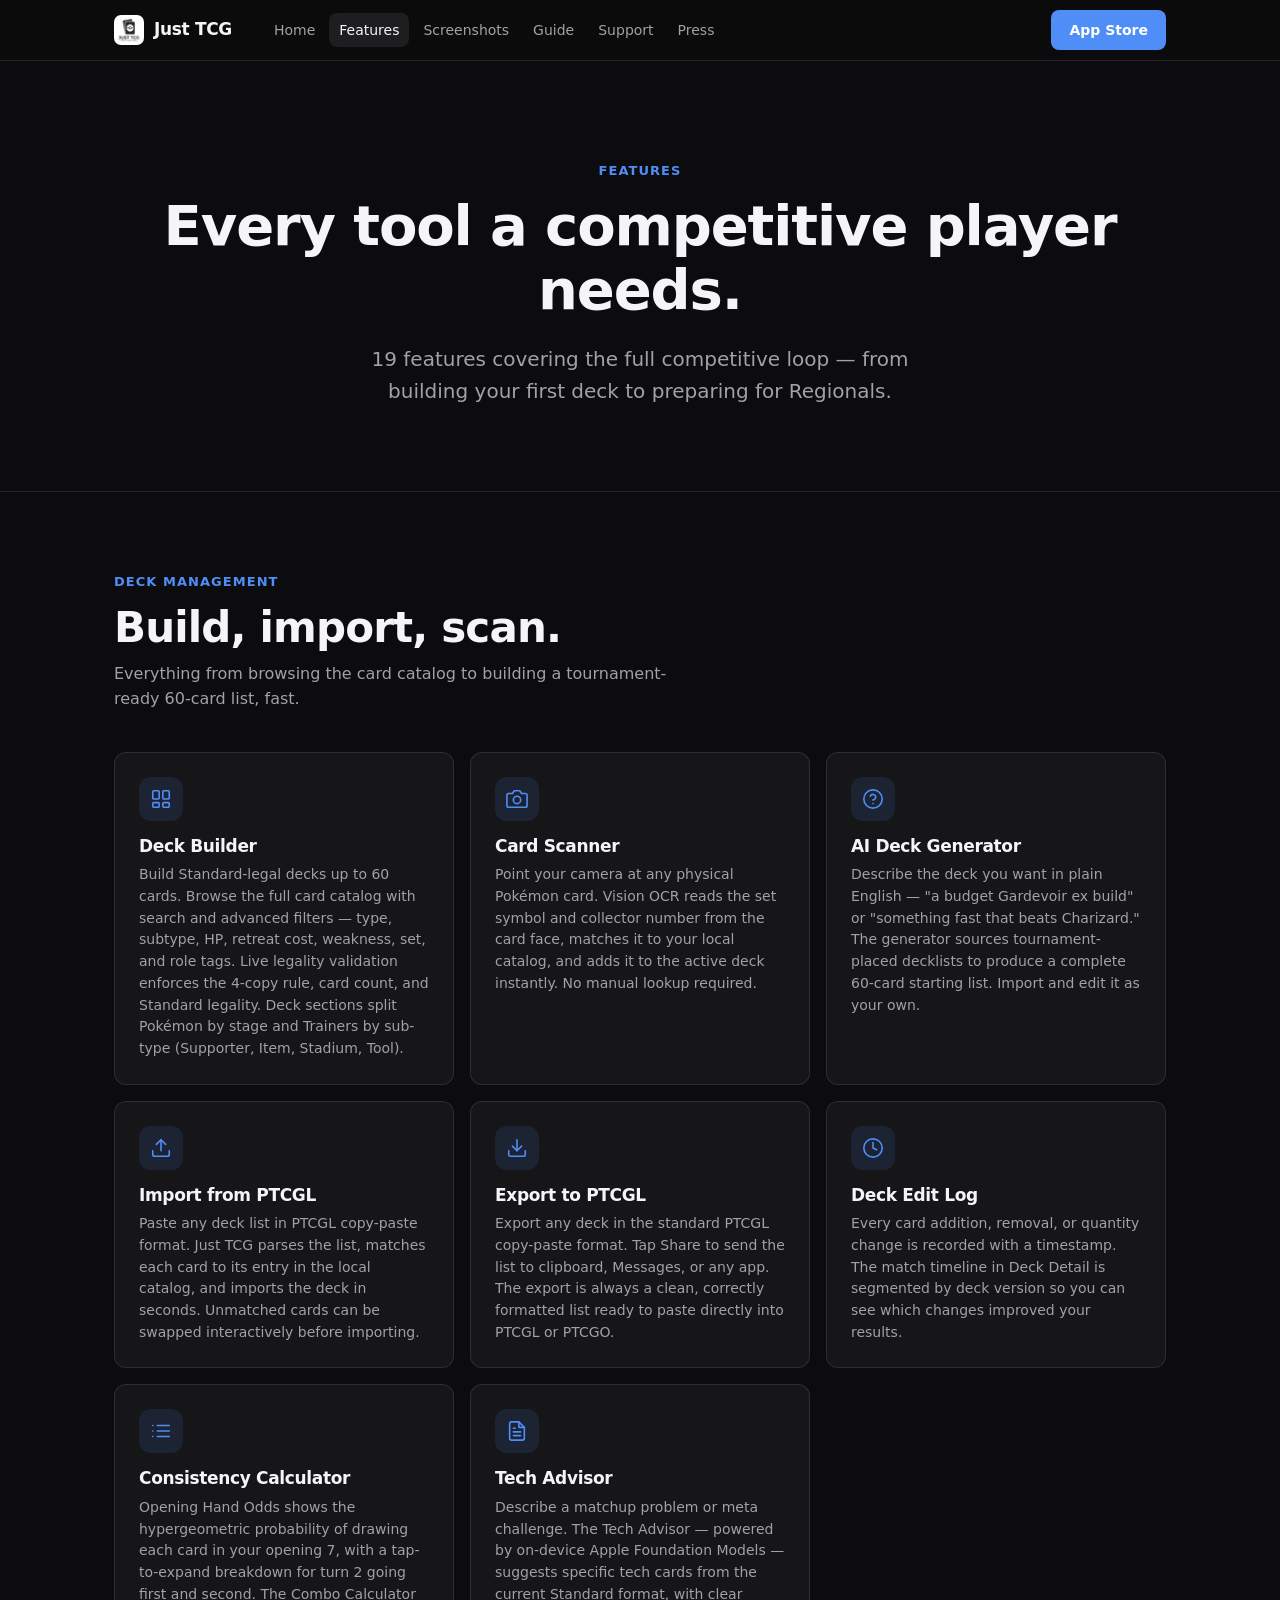
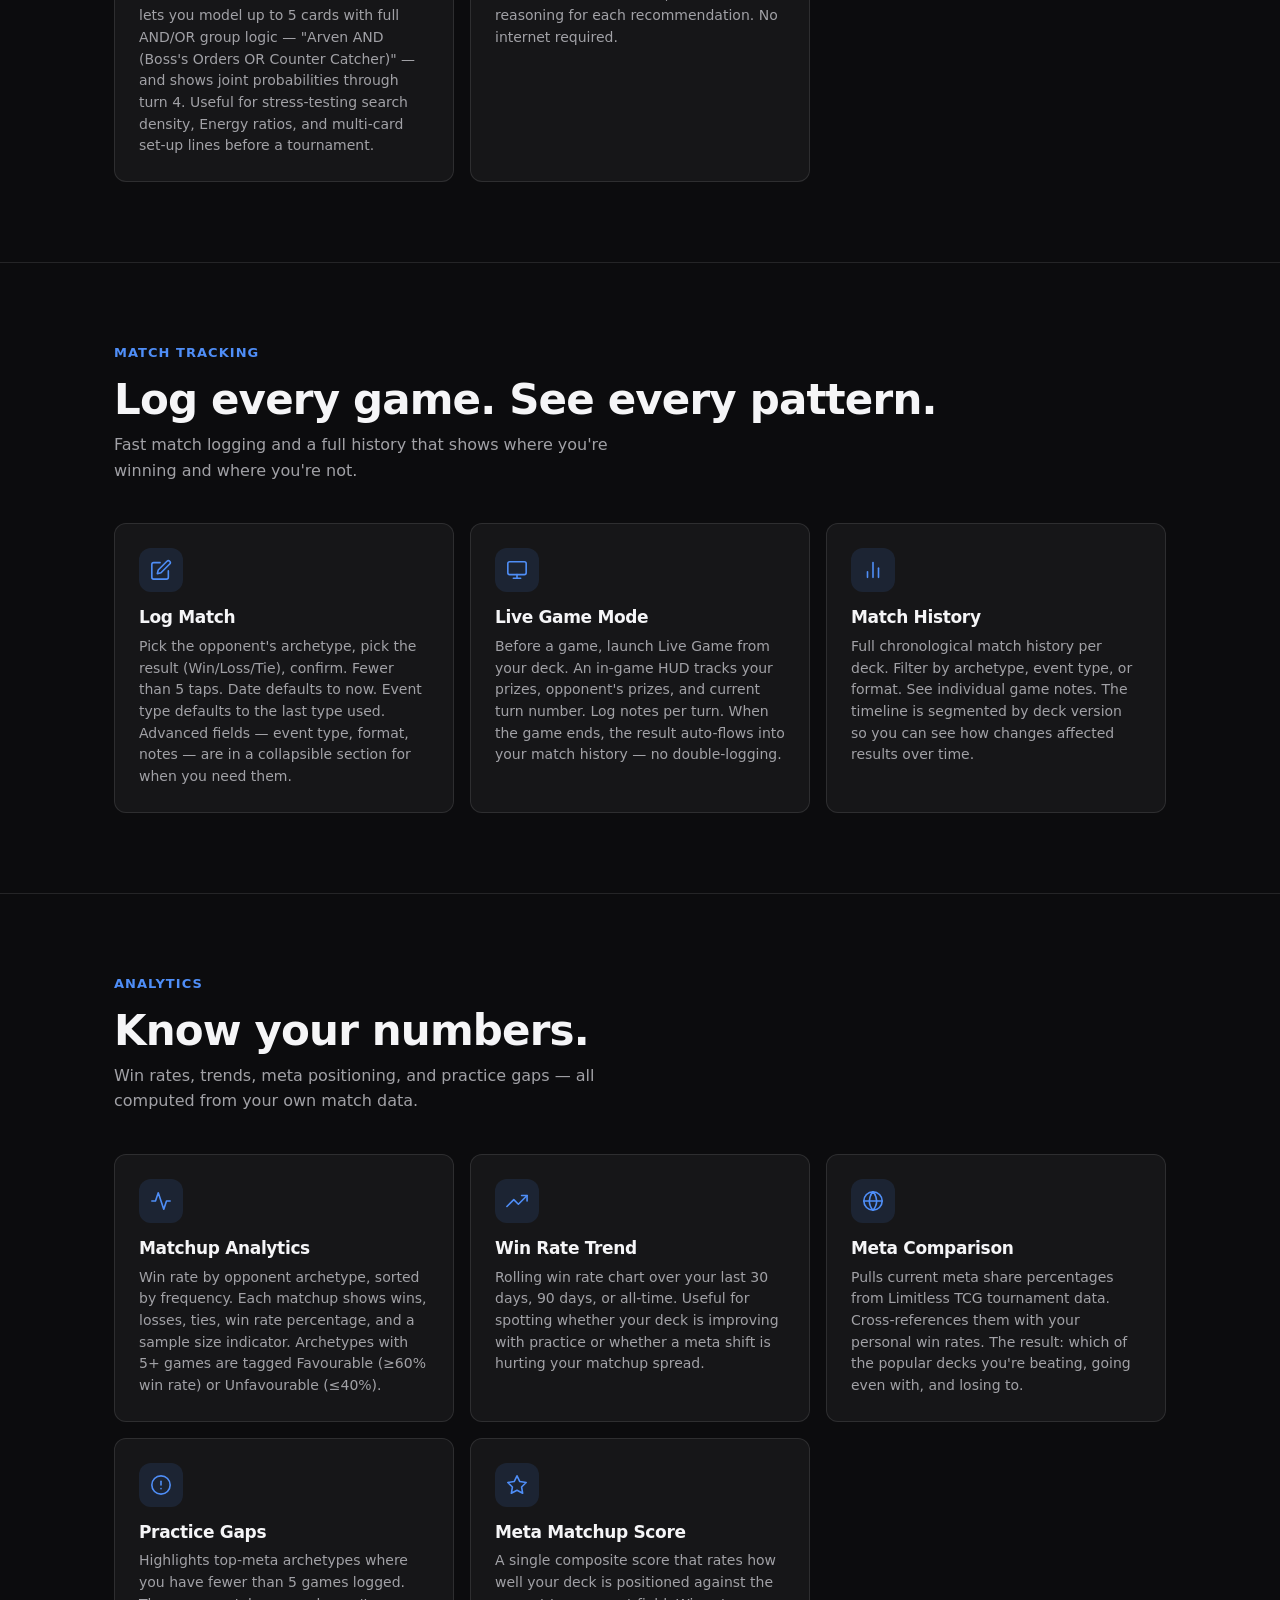
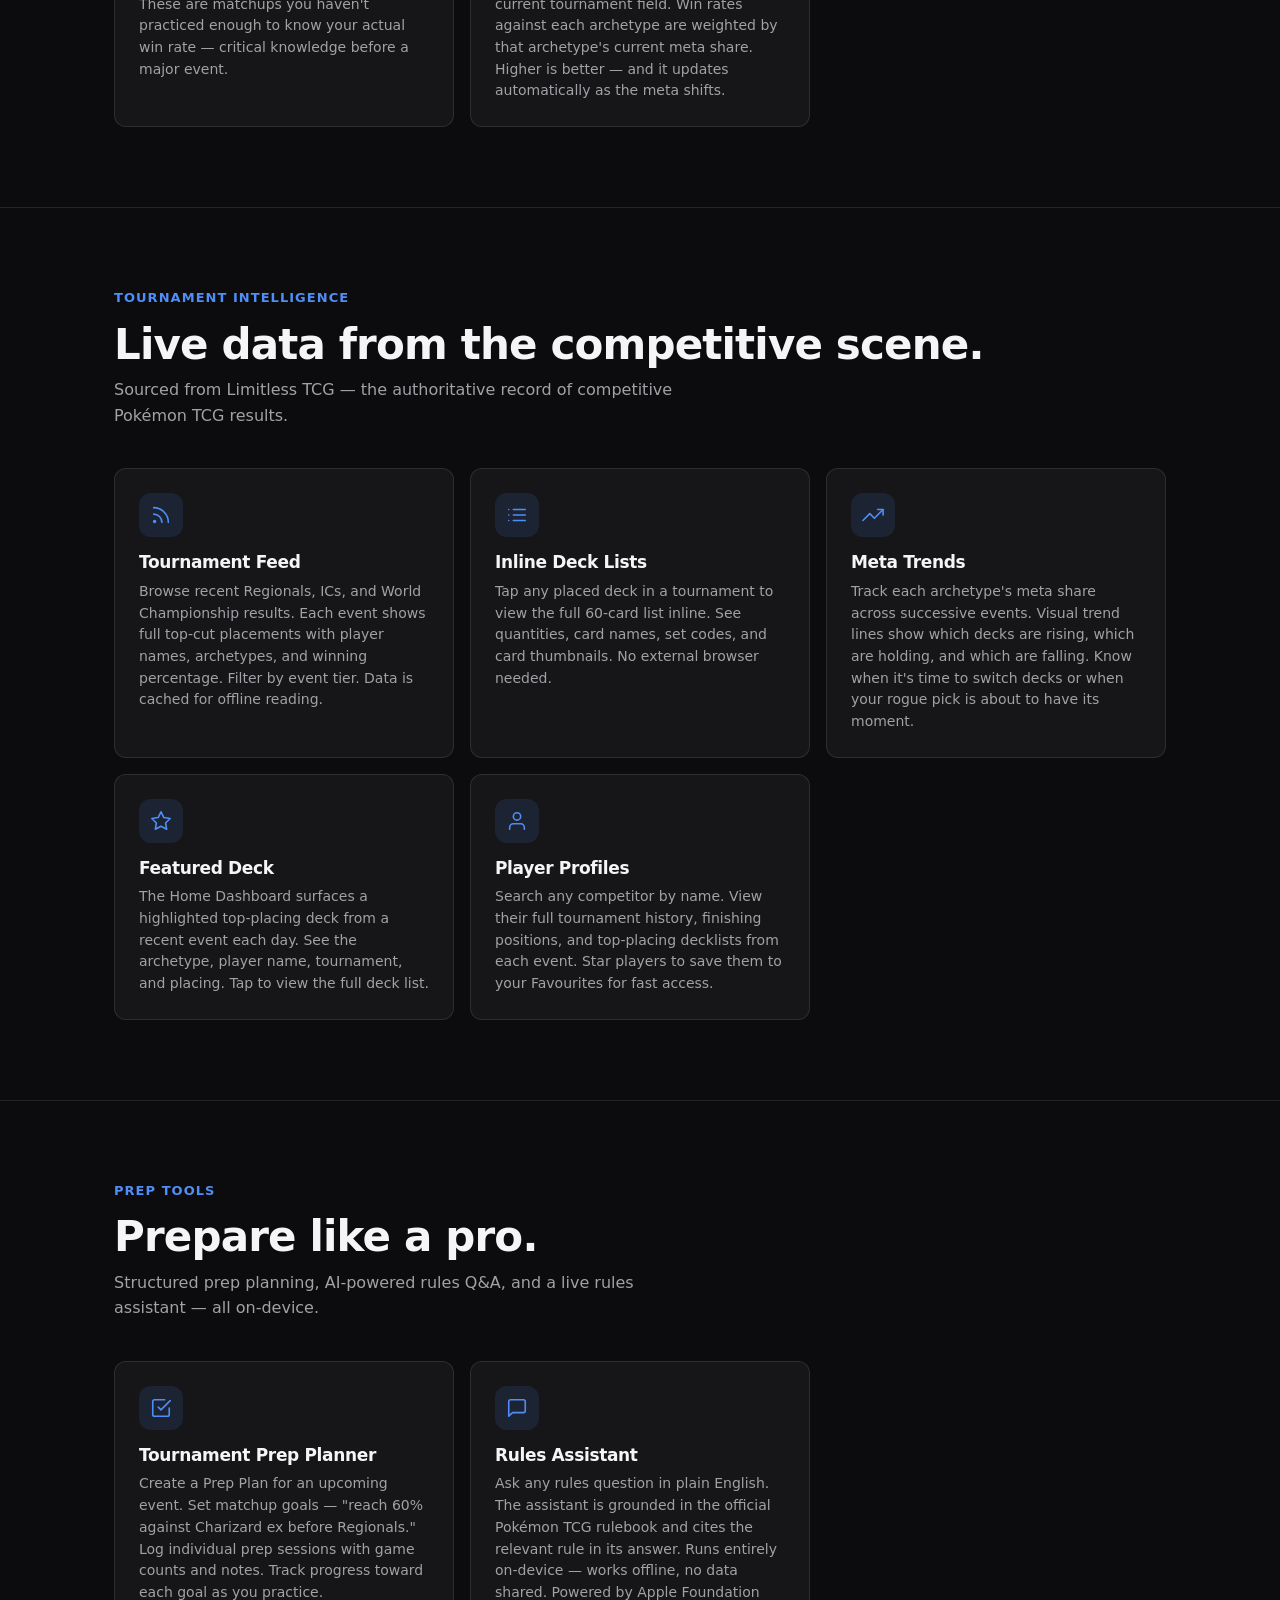
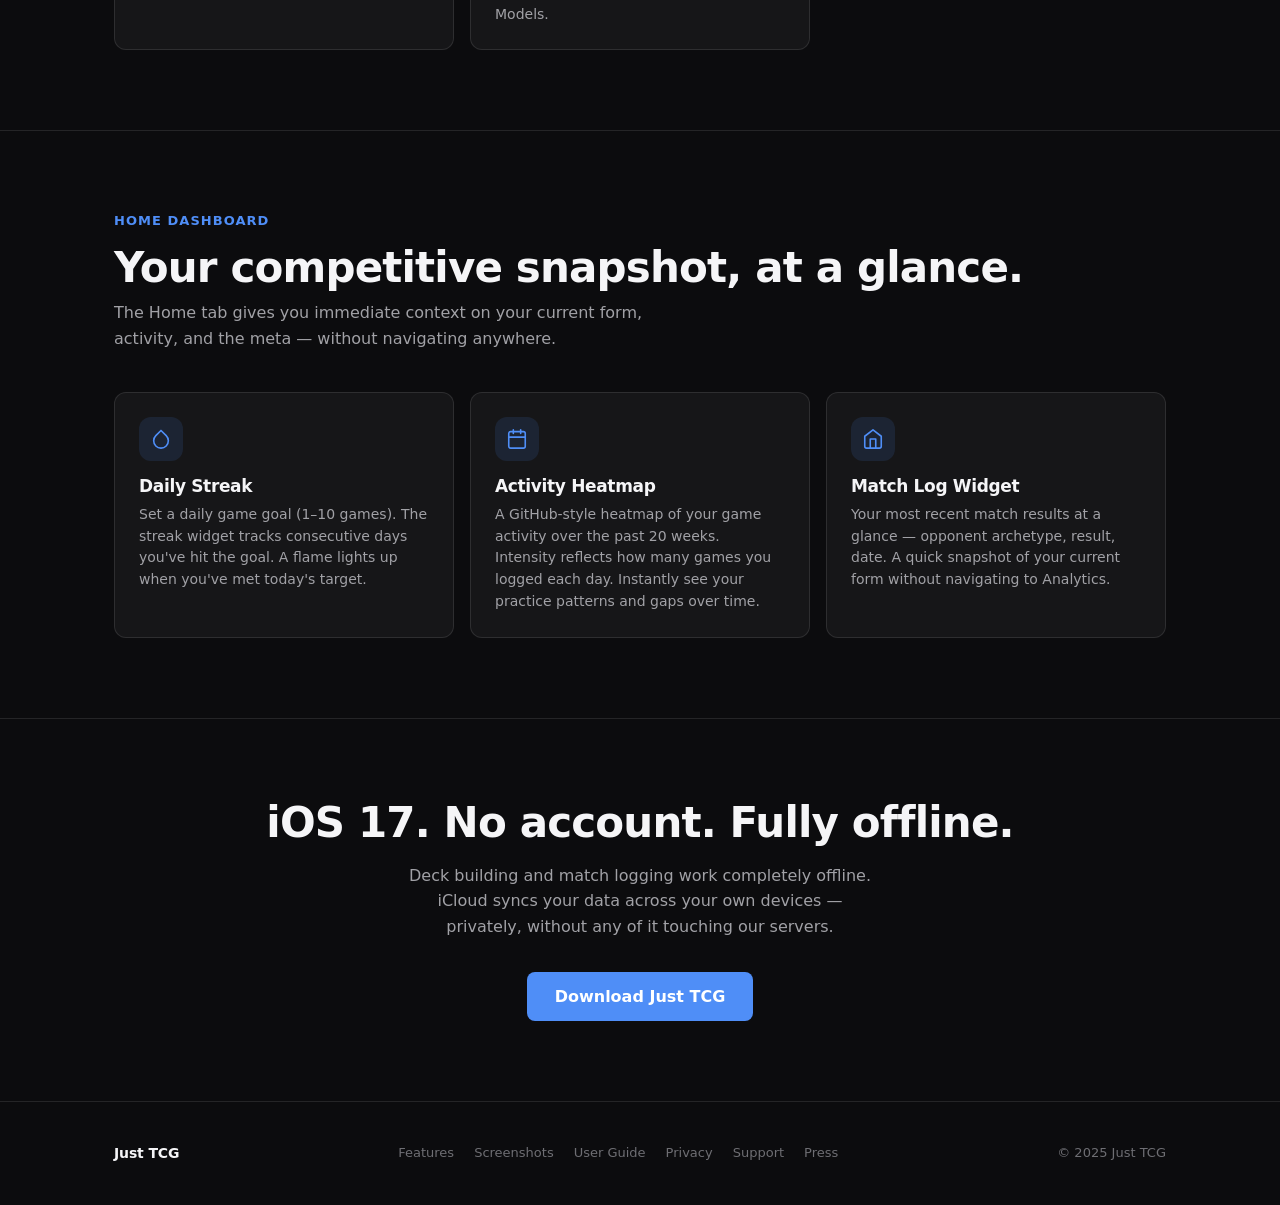
==== commit 74a291a5: "M38: Combo Calculator with AND/OR group logic in Consistency sheet Adds a Combo Calculator section t" ====
--- a/docs/features.html
+++ b/docs/features.html
@@ -102,7 +102,7 @@
           <svg viewBox="0 0 24 24" fill="none" stroke="var(--accent)" stroke-width="1.75" stroke-linecap="round" stroke-linejoin="round"><line x1="8" y1="6" x2="21" y2="6"/><line x1="8" y1="12" x2="21" y2="12"/><line x1="8" y1="18" x2="21" y2="18"/><line x1="3" y1="6" x2="3.01" y2="6"/><line x1="3" y1="12" x2="3.01" y2="12"/><line x1="3" y1="18" x2="3.01" y2="18"/></svg>
         </div>
         <h3>Consistency Calculator</h3>
-        <p>Select cards from your deck and target opening quantities. The calculator uses hypergeometric distribution math to show the probability of holding those cards in your opening hand. Useful for evaluating search density and Energy ratios.</p>
+        <p>Opening Hand Odds shows the hypergeometric probability of drawing each card in your opening 7, with a tap-to-expand breakdown for turn 2 going first and second. The Combo Calculator lets you model up to 5 cards with full AND/OR group logic — "Arven AND (Boss's Orders OR Counter Catcher)" — and shows joint probabilities through turn 4. Useful for stress-testing search density, Energy ratios, and multi-card set-up lines before a tournament.</p>
       </div>
 
       <div class="card">
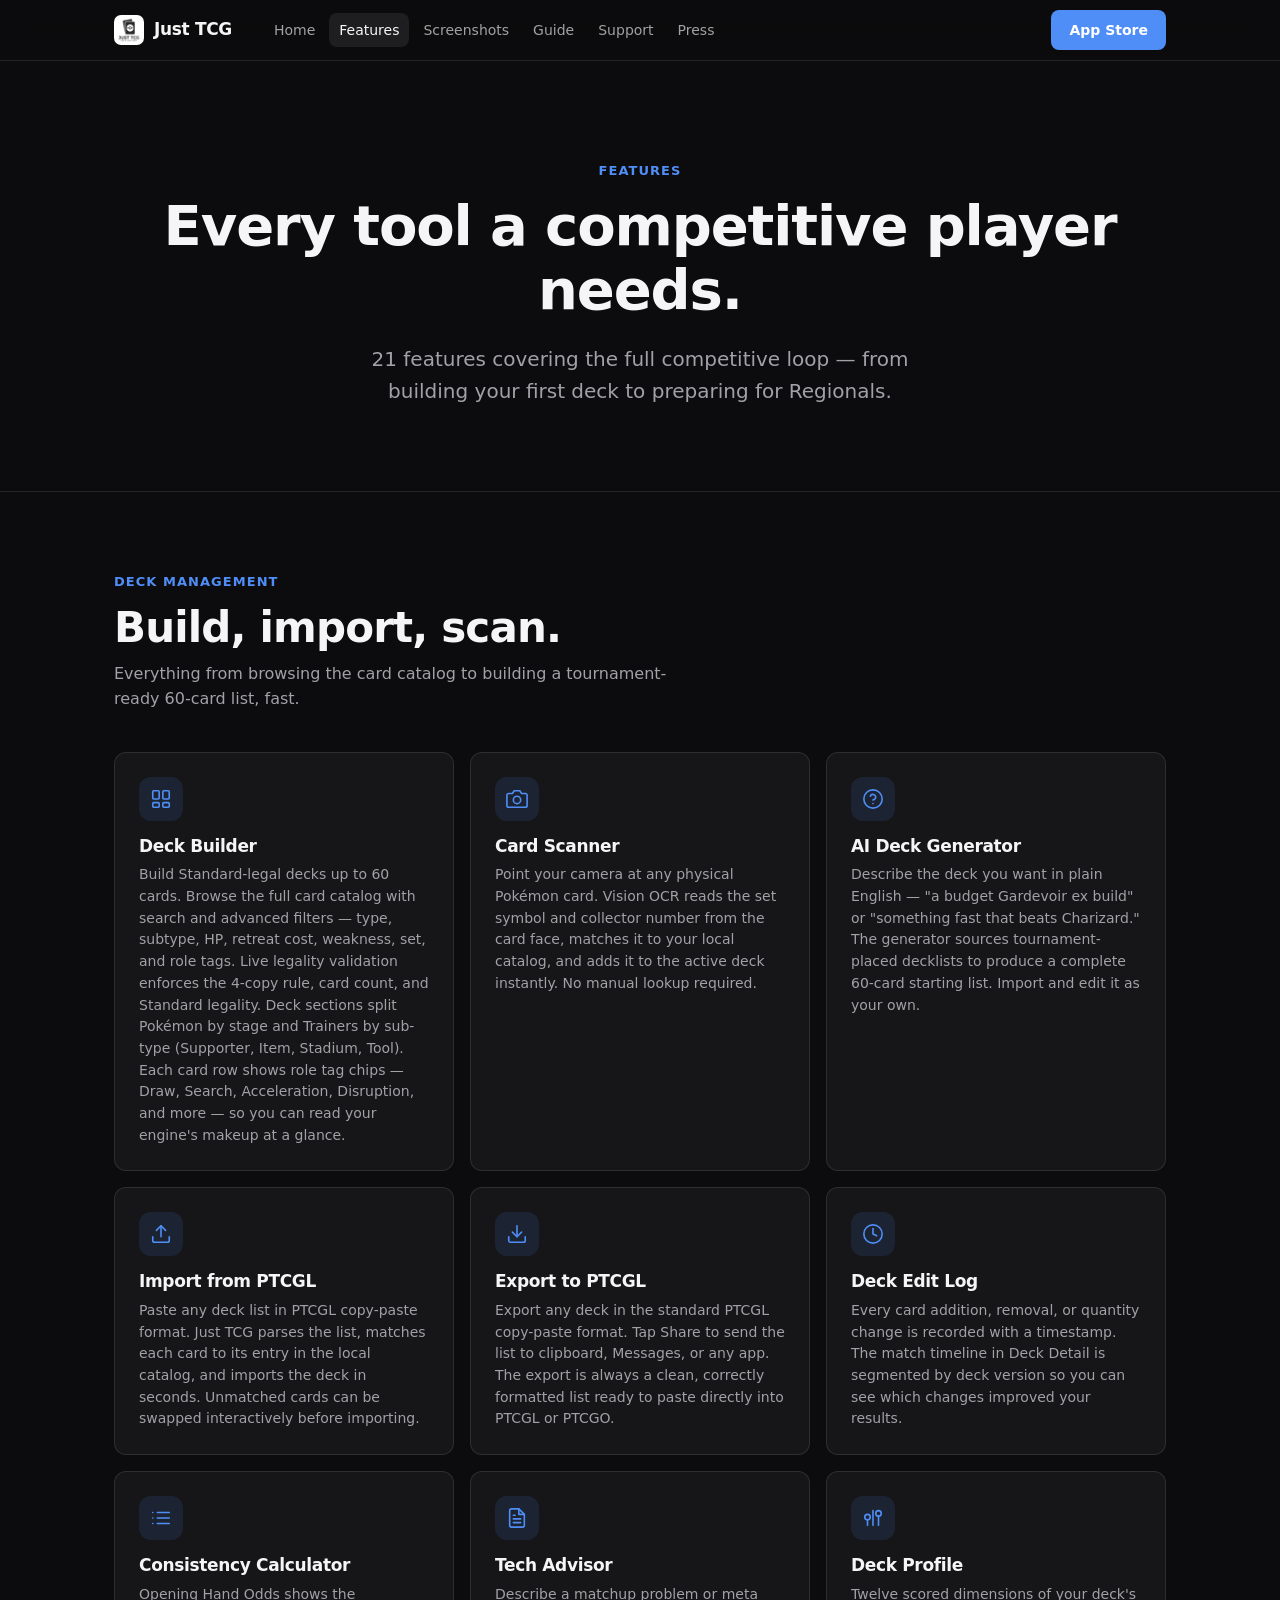
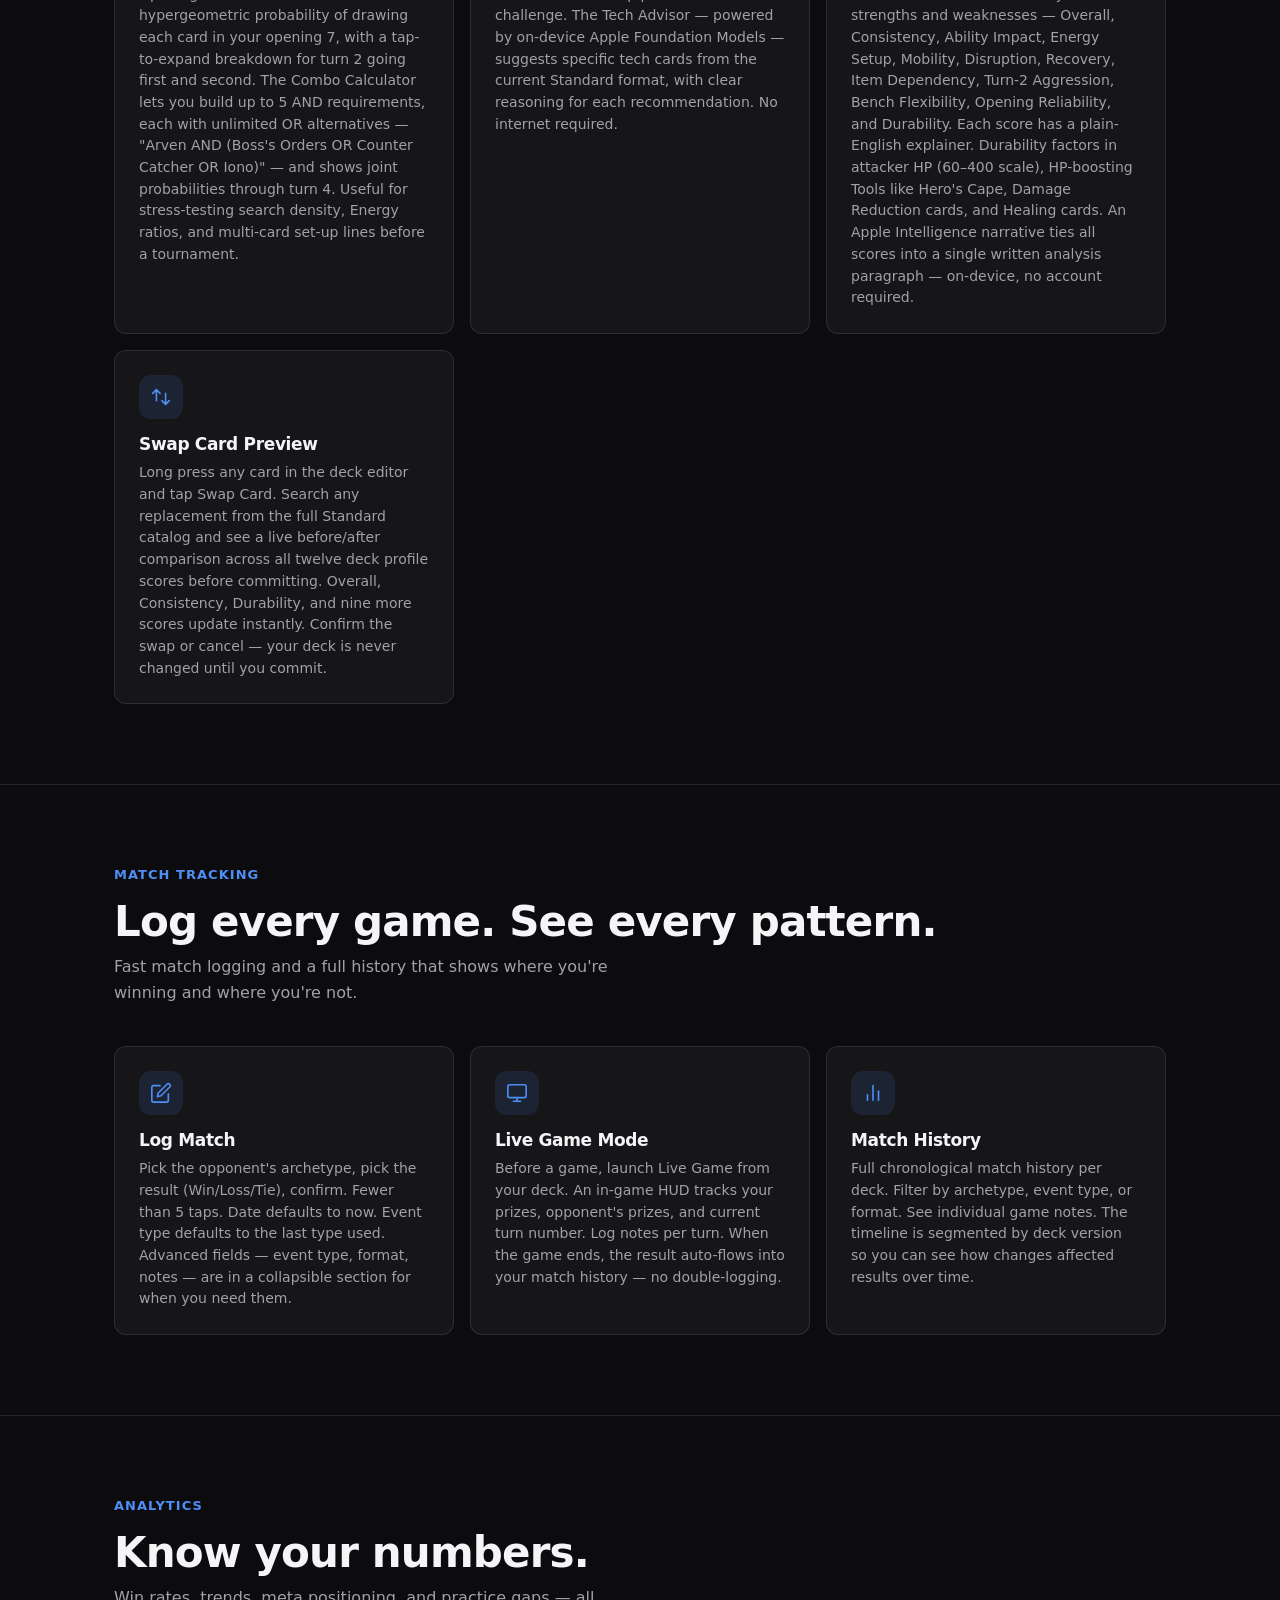
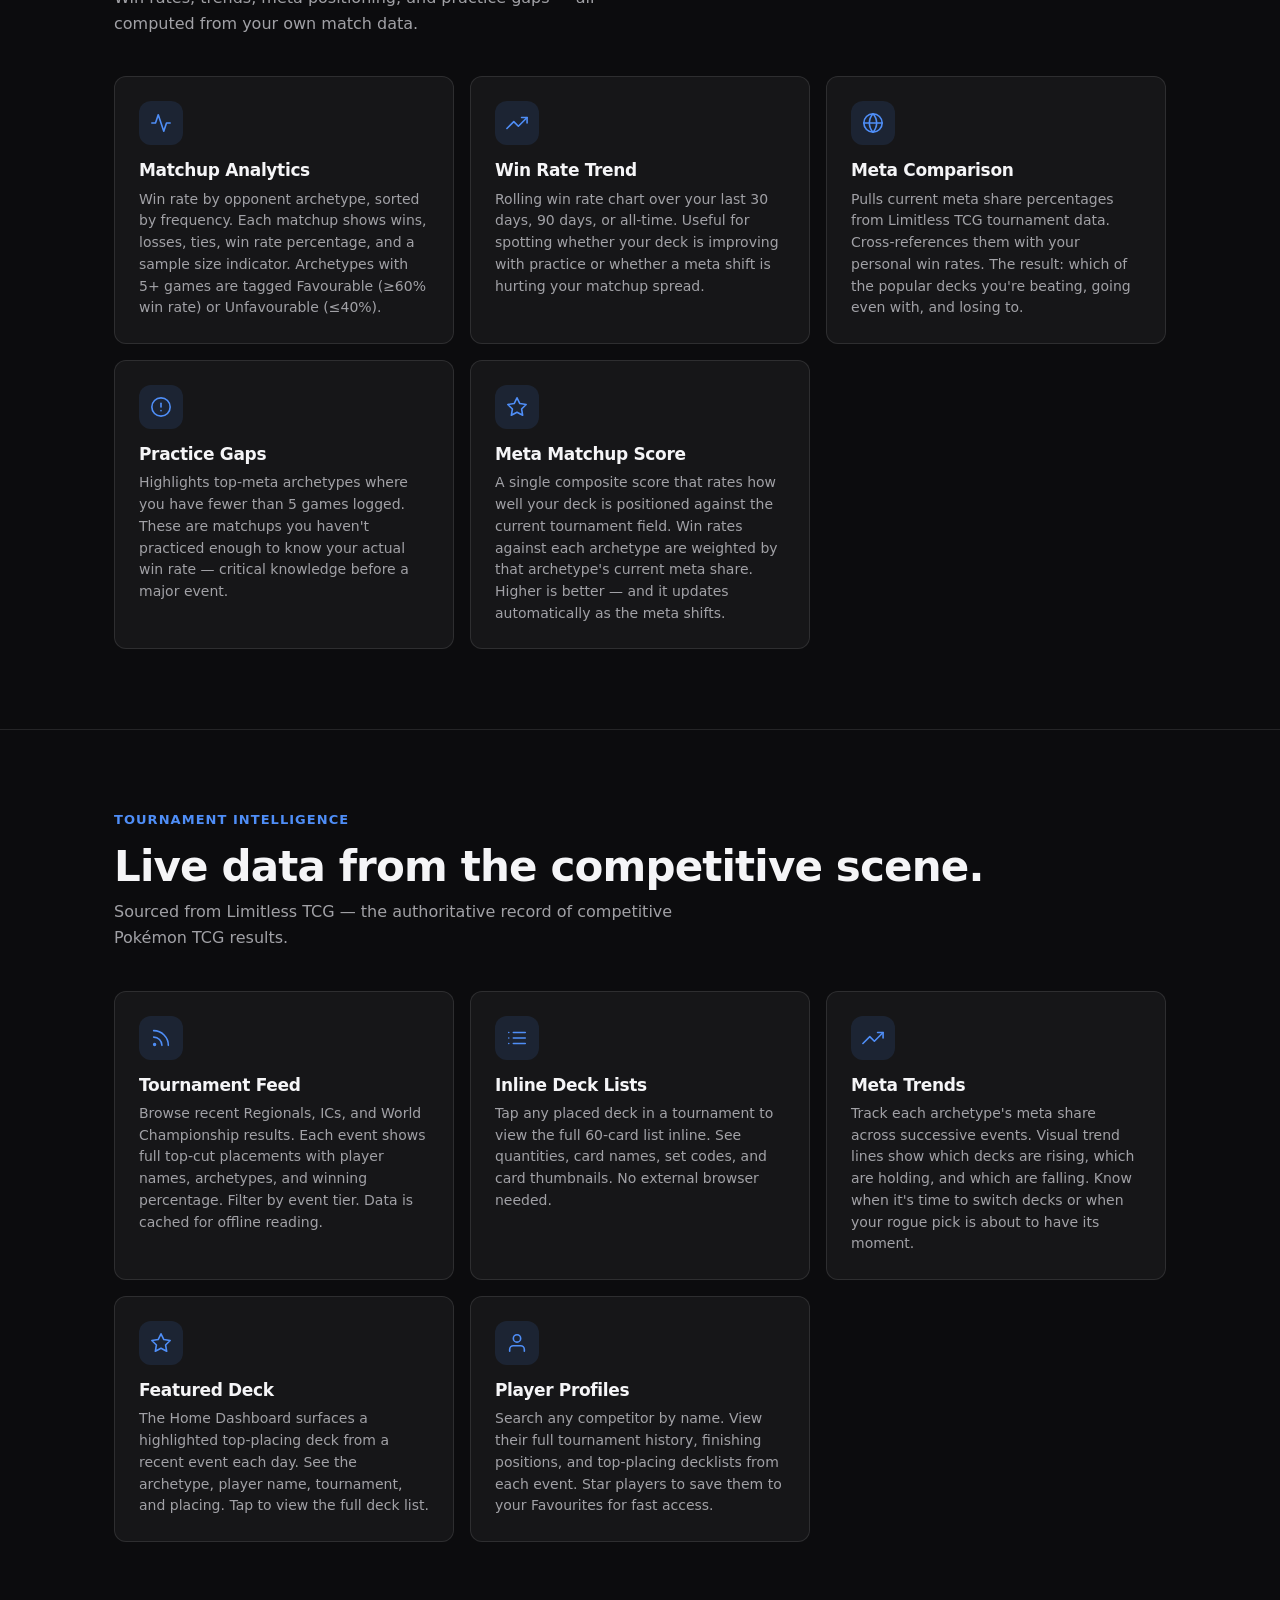
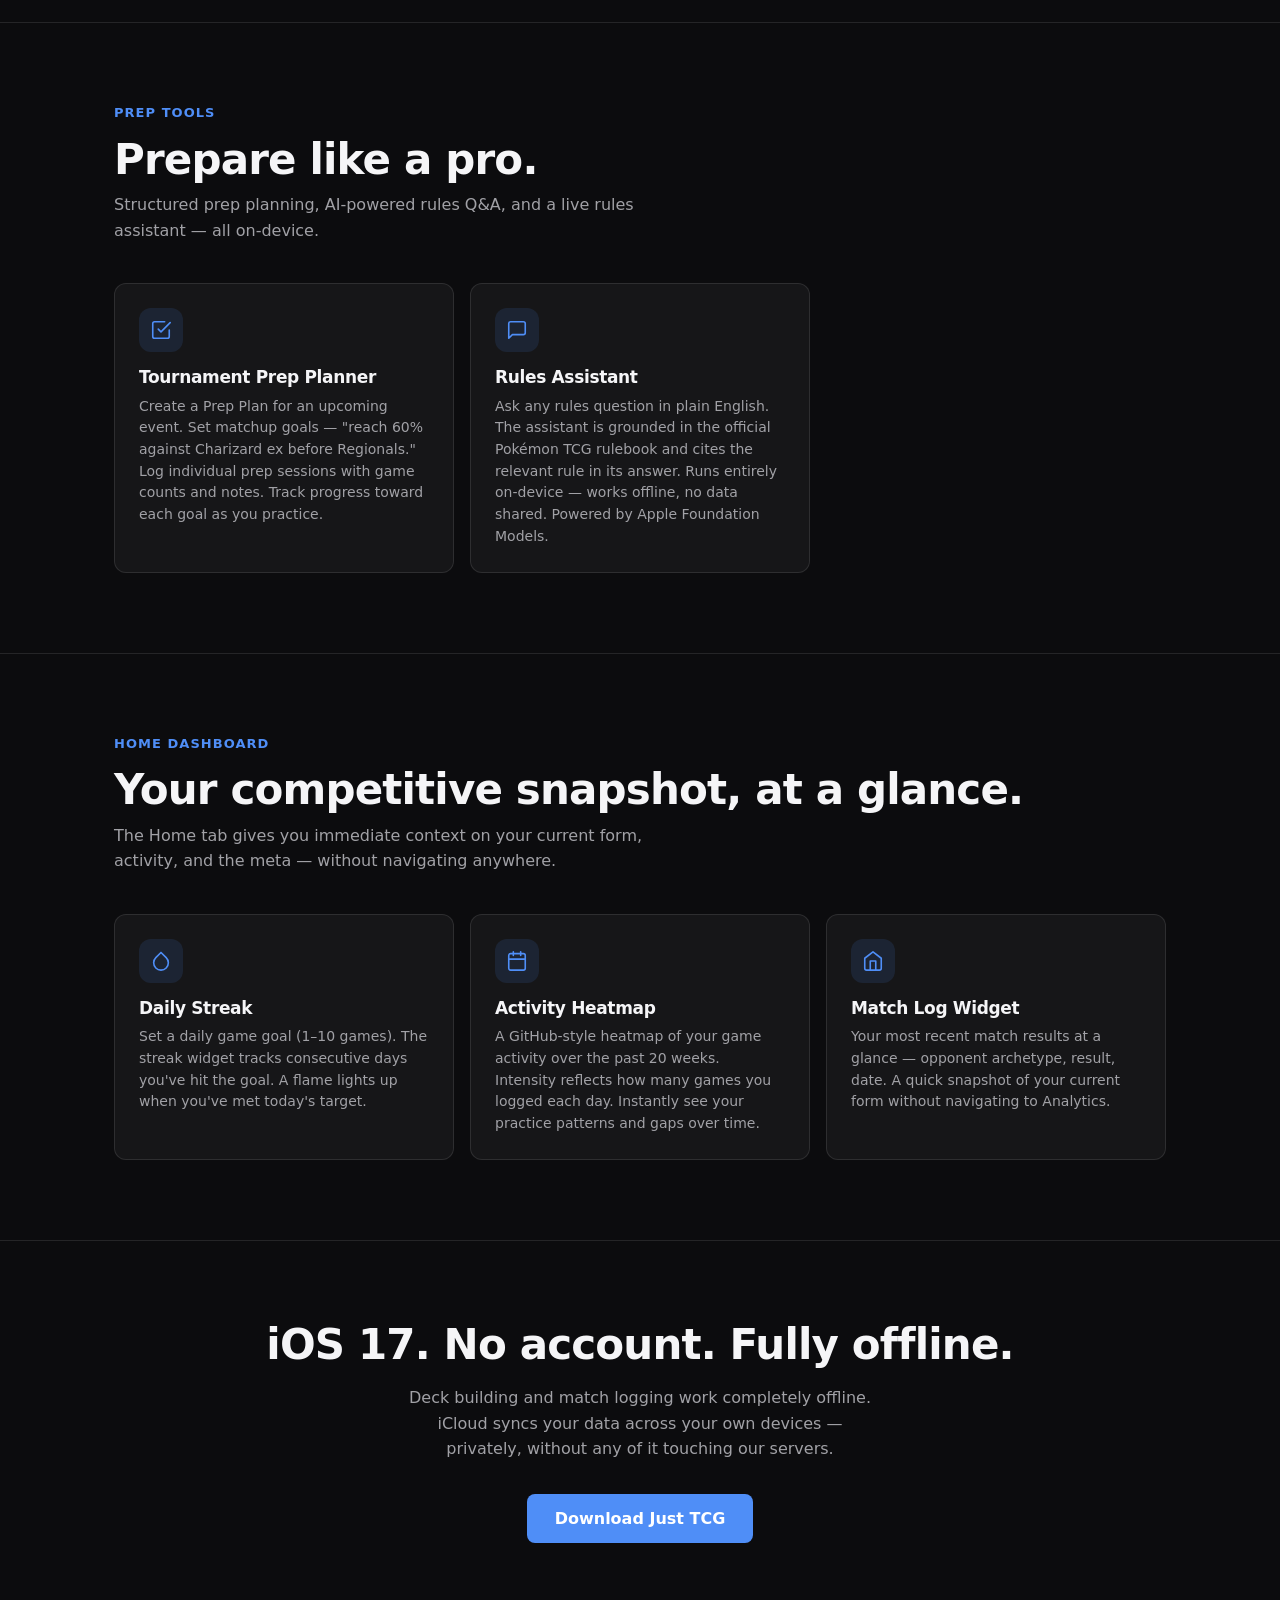
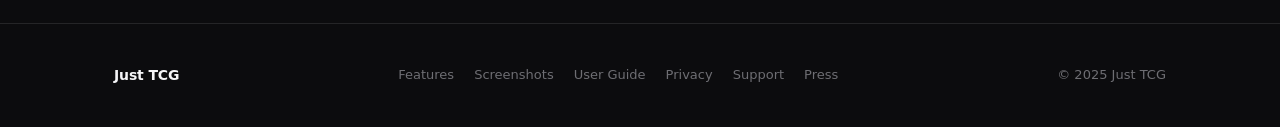
==== commit ab1b08c9: "Add Durability stat, Swap Card Preview, HP Boost tag, and combo calculator improvements - Deck Profi" ====
--- a/docs/features.html
+++ b/docs/features.html
@@ -34,7 +34,7 @@
   <div class="container">
     <div class="section-label">Features</div>
     <h1 style="font-size:clamp(34px,5vw,56px);">Every tool a competitive player needs.</h1>
-    <p class="hero-sub">19 features covering the full competitive loop — from building your first deck to preparing for Regionals.</p>
+    <p class="hero-sub">21 features covering the full competitive loop — from building your first deck to preparing for Regionals.</p>
   </div>
 </section>
 
@@ -54,7 +54,7 @@
           <svg viewBox="0 0 24 24" fill="none" stroke="var(--accent)" stroke-width="1.75" stroke-linecap="round" stroke-linejoin="round"><rect x="3" y="3" width="7" height="9" rx="1"/><rect x="14" y="3" width="7" height="9" rx="1"/><rect x="3" y="16" width="7" height="5" rx="1"/><rect x="14" y="16" width="7" height="5" rx="1"/></svg>
         </div>
         <h3>Deck Builder</h3>
-        <p>Build Standard-legal decks up to 60 cards. Browse the full card catalog with search and advanced filters — type, subtype, HP, retreat cost, weakness, set, and role tags. Live legality validation enforces the 4-copy rule, card count, and Standard legality. Deck sections split Pokémon by stage and Trainers by sub-type (Supporter, Item, Stadium, Tool).</p>
+        <p>Build Standard-legal decks up to 60 cards. Browse the full card catalog with search and advanced filters — type, subtype, HP, retreat cost, weakness, set, and role tags. Live legality validation enforces the 4-copy rule, card count, and Standard legality. Deck sections split Pokémon by stage and Trainers by sub-type (Supporter, Item, Stadium, Tool). Each card row shows role tag chips — Draw, Search, Acceleration, Disruption, and more — so you can read your engine's makeup at a glance.</p>
       </div>
 
       <div class="card">
@@ -102,7 +102,7 @@
           <svg viewBox="0 0 24 24" fill="none" stroke="var(--accent)" stroke-width="1.75" stroke-linecap="round" stroke-linejoin="round"><line x1="8" y1="6" x2="21" y2="6"/><line x1="8" y1="12" x2="21" y2="12"/><line x1="8" y1="18" x2="21" y2="18"/><line x1="3" y1="6" x2="3.01" y2="6"/><line x1="3" y1="12" x2="3.01" y2="12"/><line x1="3" y1="18" x2="3.01" y2="18"/></svg>
         </div>
         <h3>Consistency Calculator</h3>
-        <p>Opening Hand Odds shows the hypergeometric probability of drawing each card in your opening 7, with a tap-to-expand breakdown for turn 2 going first and second. The Combo Calculator lets you model up to 5 cards with full AND/OR group logic — "Arven AND (Boss's Orders OR Counter Catcher)" — and shows joint probabilities through turn 4. Useful for stress-testing search density, Energy ratios, and multi-card set-up lines before a tournament.</p>
+        <p>Opening Hand Odds shows the hypergeometric probability of drawing each card in your opening 7, with a tap-to-expand breakdown for turn 2 going first and second. The Combo Calculator lets you build up to 5 AND requirements, each with unlimited OR alternatives — "Arven AND (Boss's Orders OR Counter Catcher OR Iono)" — and shows joint probabilities through turn 4. Useful for stress-testing search density, Energy ratios, and multi-card set-up lines before a tournament.</p>
       </div>
 
       <div class="card">
@@ -111,6 +111,22 @@
         </div>
         <h3>Tech Advisor</h3>
         <p>Describe a matchup problem or meta challenge. The Tech Advisor — powered by on-device Apple Foundation Models — suggests specific tech cards from the current Standard format, with clear reasoning for each recommendation. No internet required.</p>
+      </div>
+
+      <div class="card">
+        <div class="feature-icon">
+          <svg viewBox="0 0 24 24" fill="none" stroke="var(--accent)" stroke-width="1.75" stroke-linecap="round" stroke-linejoin="round"><path d="M18 20V10"/><path d="M12 20V4"/><path d="M6 20v-6"/><circle cx="18" cy="7" r="3"/><circle cx="6" cy="11" r="3"/></svg>
+        </div>
+        <h3>Deck Profile</h3>
+        <p>Twelve scored dimensions of your deck's strengths and weaknesses — Overall, Consistency, Ability Impact, Energy Setup, Mobility, Disruption, Recovery, Item Dependency, Turn-2 Aggression, Bench Flexibility, Opening Reliability, and Durability. Each score has a plain-English explainer. Durability factors in attacker HP (60–400 scale), HP-boosting Tools like Hero's Cape, Damage Reduction cards, and Healing cards. An Apple Intelligence narrative ties all scores into a single written analysis paragraph — on-device, no account required.</p>
+      </div>
+
+      <div class="card">
+        <div class="feature-icon">
+          <svg viewBox="0 0 24 24" fill="none" stroke="var(--accent)" stroke-width="1.75" stroke-linecap="round" stroke-linejoin="round"><path d="M7 16V4m0 0L3 8m4-4 4 4"/><path d="M17 8v12m0 0 4-4m-4 4-4-4"/></svg>
+        </div>
+        <h3>Swap Card Preview</h3>
+        <p>Long press any card in the deck editor and tap Swap Card. Search any replacement from the full Standard catalog and see a live before/after comparison across all twelve deck profile scores before committing. Overall, Consistency, Durability, and nine more scores update instantly. Confirm the swap or cancel — your deck is never changed until you commit.</p>
       </div>
 
     </div>
